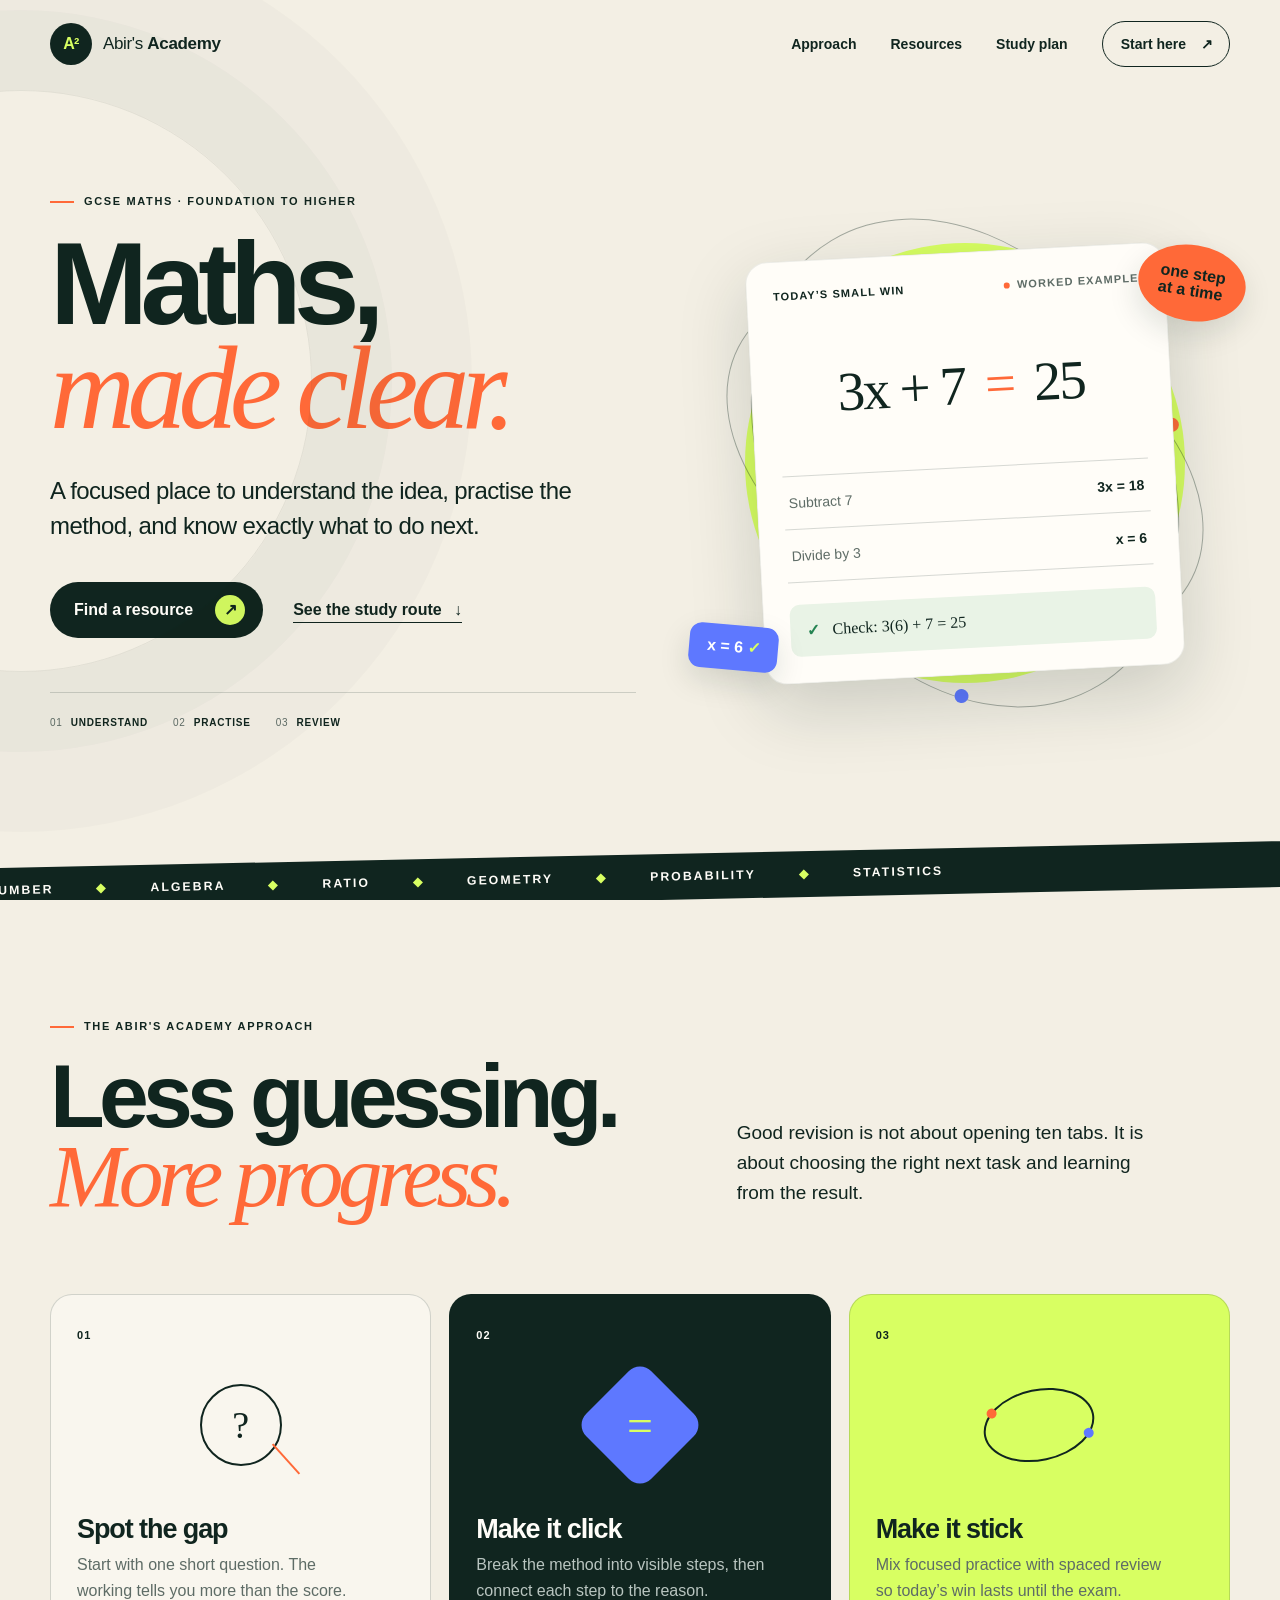
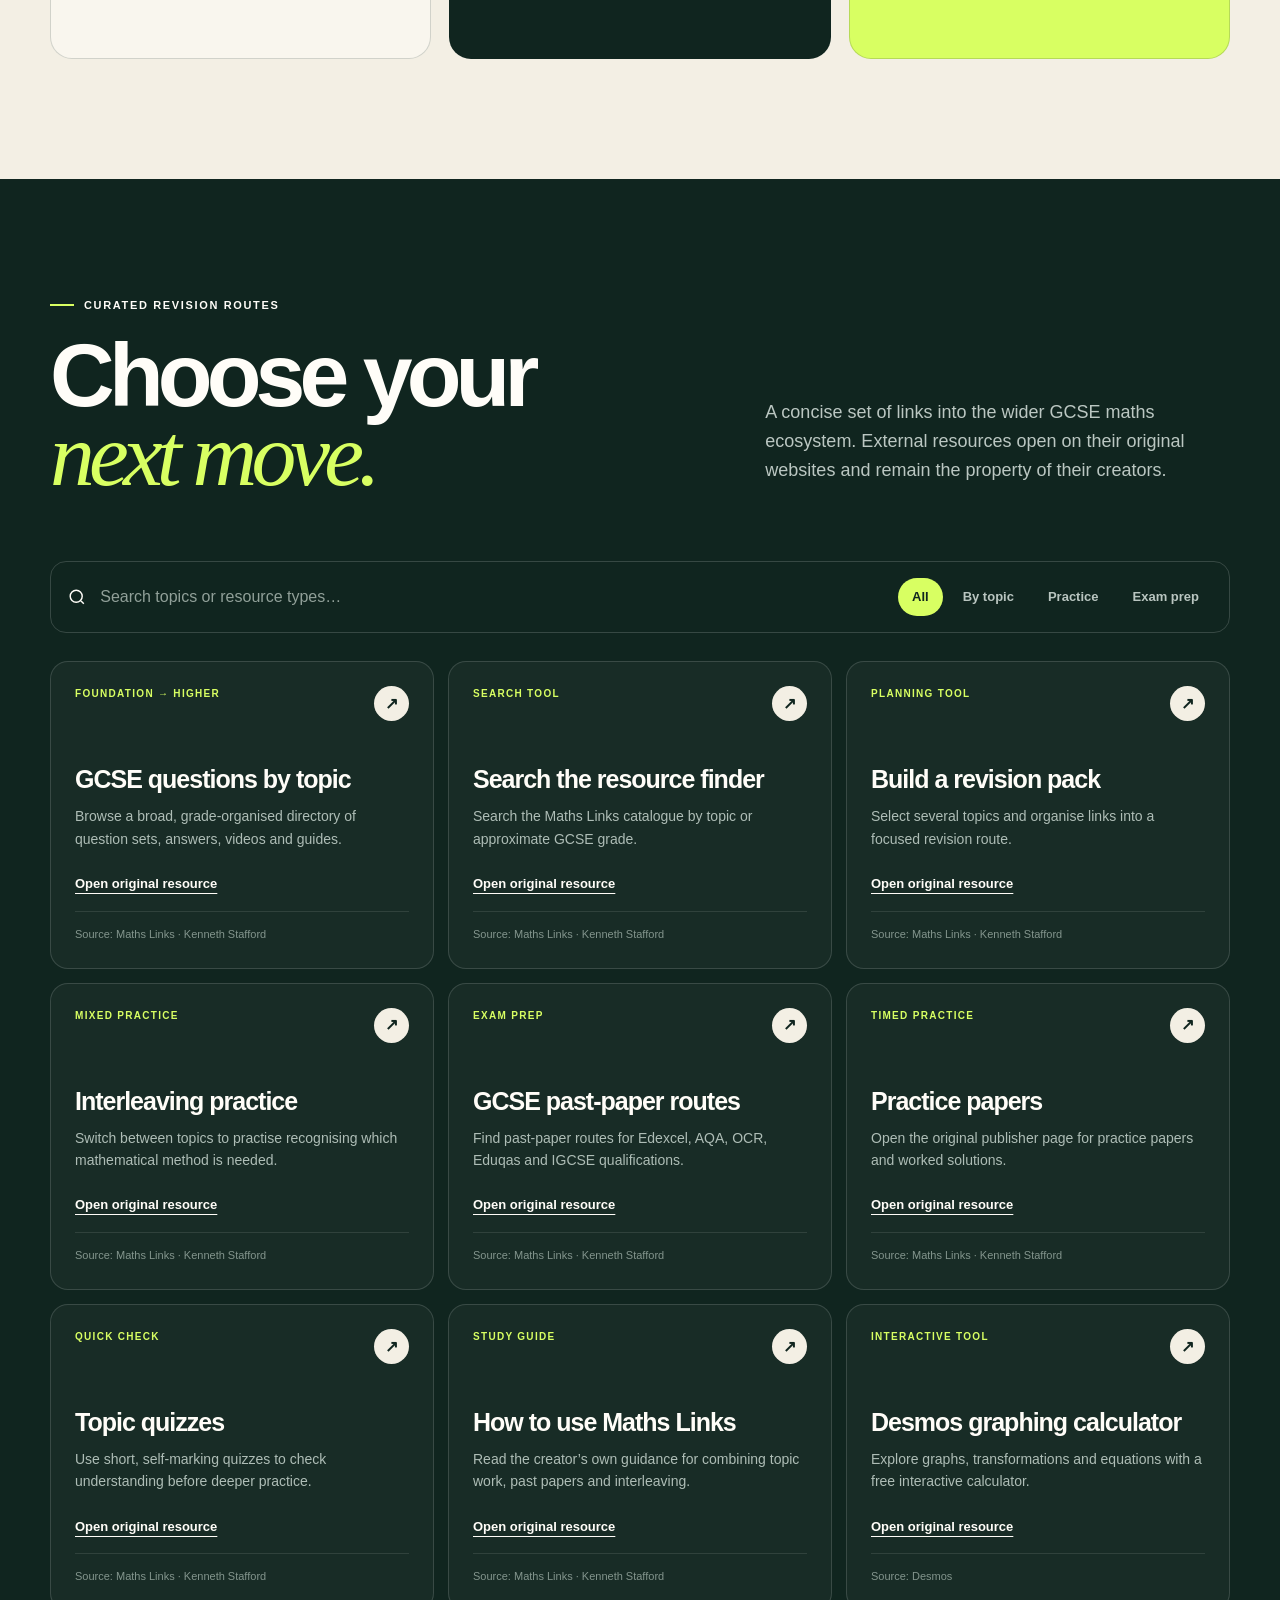
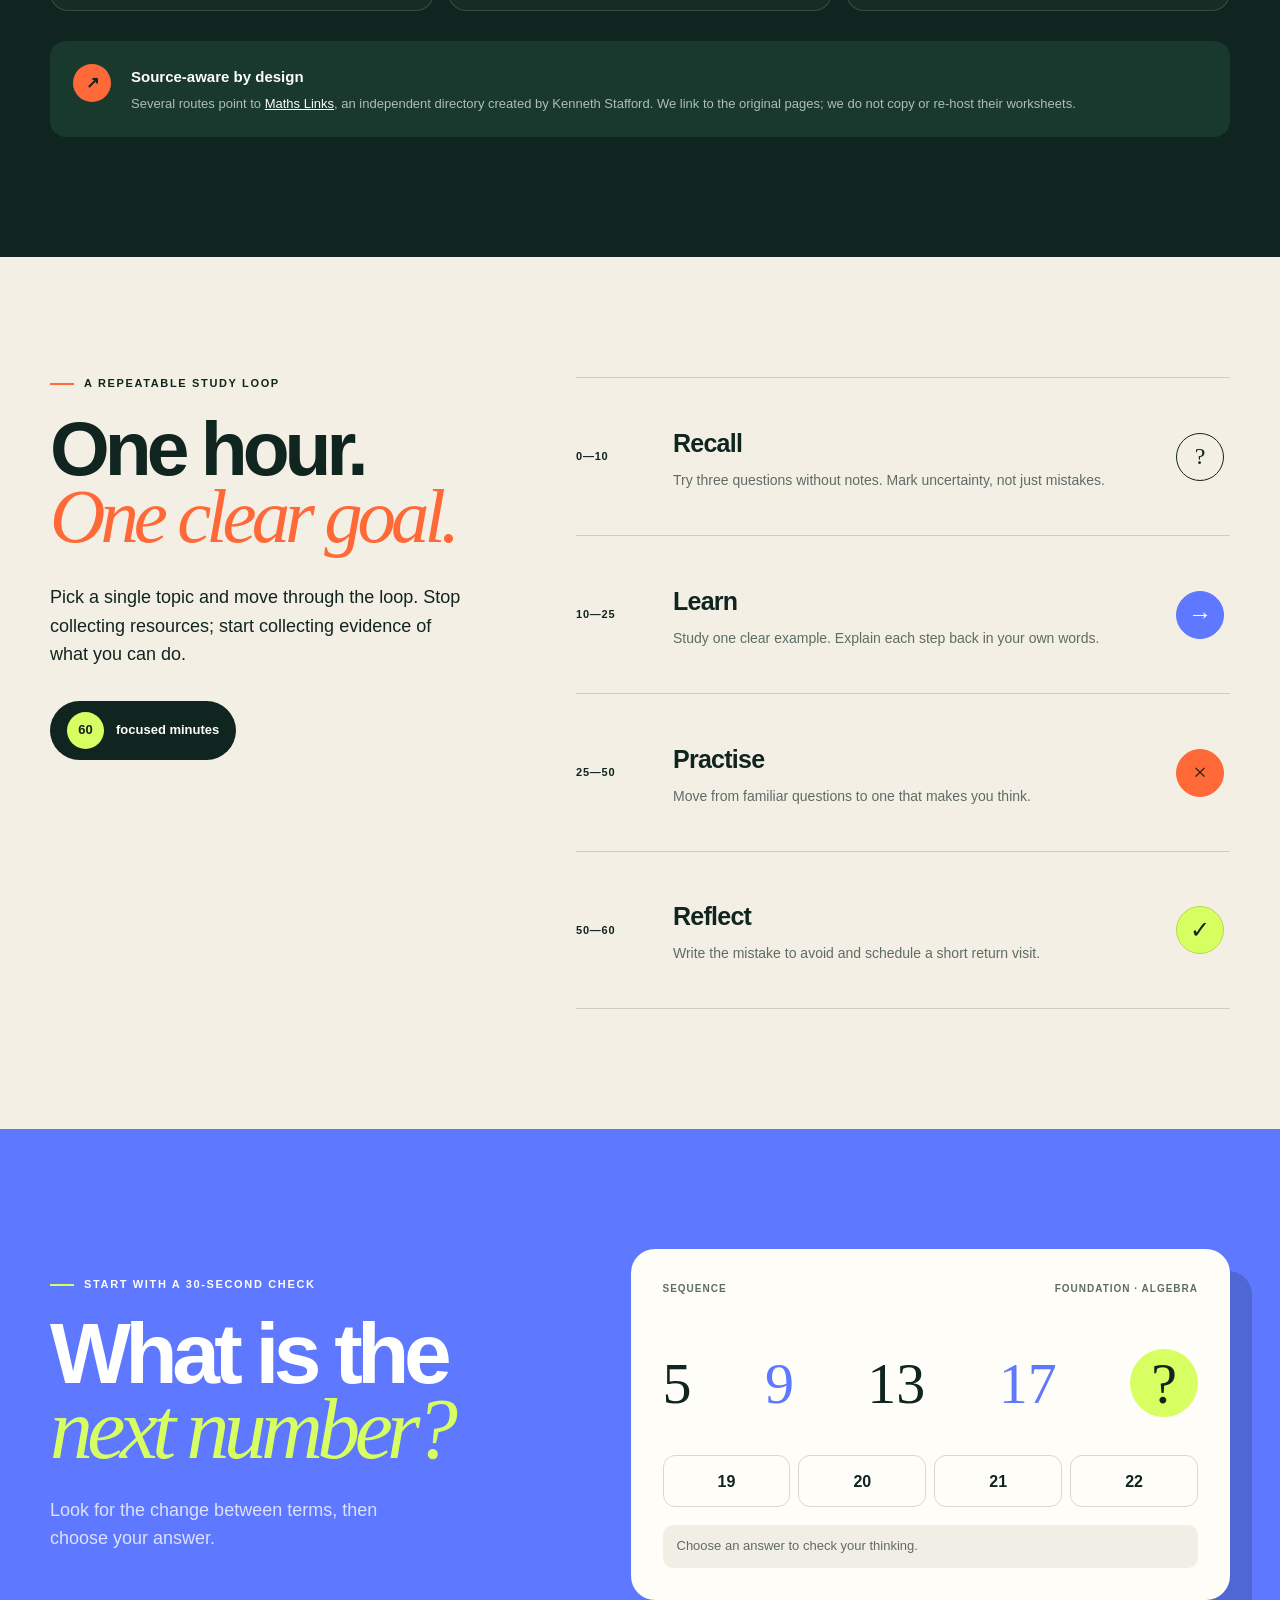
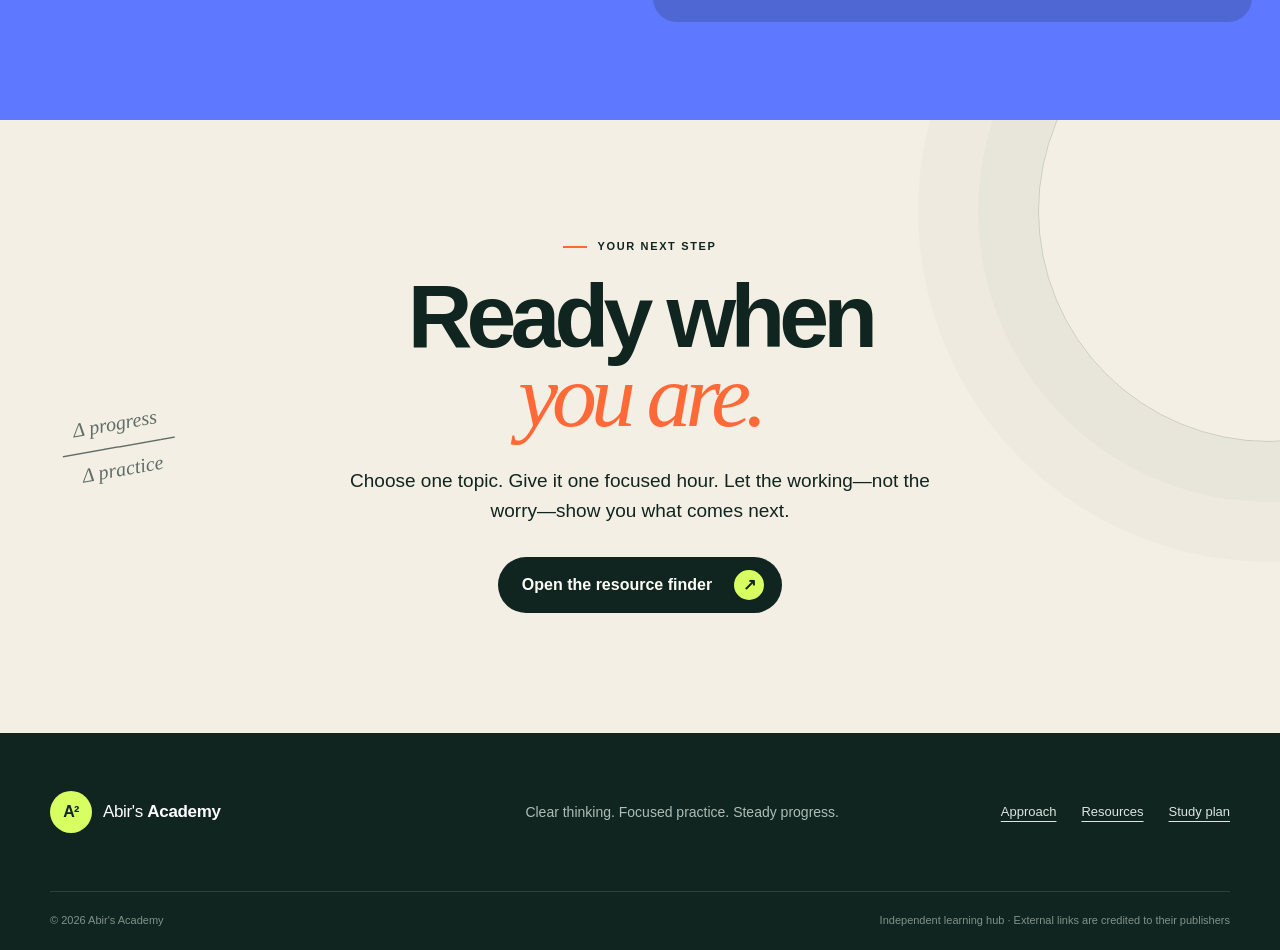
==== index.html @ a028542d "Launch Abir's Academy website" ====
<!doctype html>
<html lang="en-GB">
  <head>
    <meta charset="UTF-8" />
    <meta name="viewport" content="width=device-width, initial-scale=1.0" />
    <meta
      name="description"
      content="Abir's Academy is a calm, focused GCSE maths learning hub with clear study routes and carefully credited revision resources."
    />
    <meta name="theme-color" content="#10251f" />
    <meta property="og:title" content="Abir's Academy — Maths, made clear" />
    <meta
      property="og:description"
      content="Clear GCSE maths study routes, focused practice, and trusted external resources."
    />
    <meta property="og:type" content="website" />
    <meta property="og:url" content="https://abirsacademy.pages.dev/" />
    <link rel="canonical" href="https://abirsacademy.pages.dev/" />
    <link rel="icon" href="assets/favicon.svg" type="image/svg+xml" />
    <link rel="stylesheet" href="styles.css" />
    <title>Abir's Academy — Maths, made clear</title>
  </head>
  <body>
    <a class="skip-link" href="#main">Skip to content</a>

    <header class="site-header" data-header>
      <div class="nav-wrap shell">
        <a class="brand" href="#top" aria-label="Abir's Academy home">
          <span class="brand-mark" aria-hidden="true">A²</span>
          <span class="brand-name">Abir's <strong>Academy</strong></span>
        </a>

        <button
          class="menu-toggle"
          type="button"
          aria-expanded="false"
          aria-controls="site-nav"
          data-menu-toggle
        >
          <span></span><span></span><span></span>
          <span class="sr-only">Open navigation</span>
        </button>

        <nav id="site-nav" class="site-nav" aria-label="Primary navigation" data-nav>
          <a href="#approach">Approach</a>
          <a href="#resources">Resources</a>
          <a href="#study-plan">Study plan</a>
          <a class="nav-cta" href="#start">Start here <span aria-hidden="true">↗</span></a>
        </nav>
      </div>
    </header>

    <main id="main">
      <section class="hero" id="top">
        <div class="hero-grid shell">
          <div class="hero-copy reveal">
            <p class="eyebrow"><span></span> GCSE maths · Foundation to Higher</p>
            <h1>Maths,<br /><em>made clear.</em></h1>
            <p class="hero-lede">
              A focused place to understand the idea, practise the method, and know exactly
              what to do next.
            </p>
            <div class="hero-actions">
              <a class="button button-primary" href="#resources">Find a resource <span>↗</span></a>
              <a class="text-link" href="#study-plan">See the study route <span>↓</span></a>
            </div>
            <div class="hero-proof" aria-label="Learning principles">
              <span>01 <strong>Understand</strong></span>
              <span>02 <strong>Practise</strong></span>
              <span>03 <strong>Review</strong></span>
            </div>
          </div>

          <div class="hero-visual reveal" aria-label="A worked algebra problem">
            <div class="orbit orbit-one"></div>
            <div class="orbit orbit-two"></div>
            <div class="math-card">
              <div class="math-card-top">
                <span>Today’s small win</span>
                <span class="status-dot">worked example</span>
              </div>
              <div class="equation" aria-label="Solve three x plus seven equals twenty five">
                <span>3x + 7</span><span class="equals">=</span><span>25</span>
              </div>
              <ol class="working">
                <li><span>Subtract 7</span><strong>3x = 18</strong></li>
                <li><span>Divide by 3</span><strong>x = 6</strong></li>
              </ol>
              <div class="check-line"><span>✓</span> Check: 3(6) + 7 = 25</div>
            </div>
            <div class="floating-note note-one">one step<br />at a time</div>
            <div class="floating-note note-two">x = 6 <span>✓</span></div>
          </div>
        </div>
        <div class="hero-ticker" aria-hidden="true">
          <div>
            <span>NUMBER</span><i>◆</i><span>ALGEBRA</span><i>◆</i><span>RATIO</span><i>◆</i>
            <span>GEOMETRY</span><i>◆</i><span>PROBABILITY</span><i>◆</i><span>STATISTICS</span>
          </div>
        </div>
      </section>

      <section class="approach section shell" id="approach">
        <div class="section-heading reveal">
          <p class="eyebrow"><span></span> The Abir's Academy approach</p>
          <h2>Less guessing.<br /><em>More progress.</em></h2>
          <p>
            Good revision is not about opening ten tabs. It is about choosing the right next
            task and learning from the result.
          </p>
        </div>

        <div class="method-grid">
          <article class="method-card reveal">
            <span class="method-number">01</span>
            <div class="method-icon icon-diagnose" aria-hidden="true"><span></span></div>
            <h3>Spot the gap</h3>
            <p>Start with one short question. The working tells you more than the score.</p>
          </article>
          <article class="method-card reveal">
            <span class="method-number">02</span>
            <div class="method-icon icon-understand" aria-hidden="true"><span></span></div>
            <h3>Make it click</h3>
            <p>Break the method into visible steps, then connect each step to the reason.</p>
          </article>
          <article class="method-card reveal">
            <span class="method-number">03</span>
            <div class="method-icon icon-practise" aria-hidden="true"><span></span></div>
            <h3>Make it stick</h3>
            <p>Mix focused practice with spaced review so today’s win lasts until the exam.</p>
          </article>
        </div>
      </section>

      <section class="resources section" id="resources">
        <div class="shell">
          <div class="resources-heading reveal">
            <div>
              <p class="eyebrow eyebrow-light"><span></span> Curated revision routes</p>
              <h2>Choose your<br /><em>next move.</em></h2>
            </div>
            <p>
              A concise set of links into the wider GCSE maths ecosystem. External resources
              open on their original websites and remain the property of their creators.
            </p>
          </div>

          <div class="resource-controls reveal" aria-label="Filter resources">
            <label class="search-box">
              <span class="sr-only">Search resources</span>
              <svg viewBox="0 0 24 24" aria-hidden="true"><path d="m21 21-4.4-4.4m2.4-5.1a7.5 7.5 0 1 1-15 0 7.5 7.5 0 0 1 15 0Z" /></svg>
              <input type="search" placeholder="Search topics or resource types…" data-search />
            </label>
            <div class="filter-group" role="group" aria-label="Resource category">
              <button class="filter is-active" type="button" data-filter="all">All</button>
              <button class="filter" type="button" data-filter="topic">By topic</button>
              <button class="filter" type="button" data-filter="practice">Practice</button>
              <button class="filter" type="button" data-filter="exam">Exam prep</button>
            </div>
          </div>

          <div class="resource-grid" data-resource-grid aria-live="polite"></div>
          <p class="empty-state" data-empty hidden>No matching resources yet. Try a broader search.</p>

          <div class="credit-note reveal">
            <span class="credit-mark" aria-hidden="true">↗</span>
            <div>
              <strong>Source-aware by design</strong>
              <p>
                Several routes point to <a href="https://www.mathslinks.co.uk/" target="_blank" rel="noopener noreferrer">Maths Links</a>,
                an independent directory created by Kenneth Stafford. We link to the original
                pages; we do not copy or re-host their worksheets.
              </p>
            </div>
          </div>
        </div>
      </section>

      <section class="study section shell" id="study-plan">
        <div class="study-layout">
          <div class="study-intro reveal">
            <p class="eyebrow"><span></span> A repeatable study loop</p>
            <h2>One hour.<br /><em>One clear goal.</em></h2>
            <p>
              Pick a single topic and move through the loop. Stop collecting resources;
              start collecting evidence of what you can do.
            </p>
            <div class="time-chip"><span>60</span> focused minutes</div>
          </div>

          <ol class="timeline">
            <li class="reveal">
              <span class="time">0—10</span>
              <div><h3>Recall</h3><p>Try three questions without notes. Mark uncertainty, not just mistakes.</p></div>
              <span class="timeline-icon" aria-hidden="true">?</span>
            </li>
            <li class="reveal">
              <span class="time">10—25</span>
              <div><h3>Learn</h3><p>Study one clear example. Explain each step back in your own words.</p></div>
              <span class="timeline-icon" aria-hidden="true">→</span>
            </li>
            <li class="reveal">
              <span class="time">25—50</span>
              <div><h3>Practise</h3><p>Move from familiar questions to one that makes you think.</p></div>
              <span class="timeline-icon" aria-hidden="true">×</span>
            </li>
            <li class="reveal">
              <span class="time">50—60</span>
              <div><h3>Reflect</h3><p>Write the mistake to avoid and schedule a short return visit.</p></div>
              <span class="timeline-icon" aria-hidden="true">✓</span>
            </li>
          </ol>
        </div>
      </section>

      <section class="quick-check section" id="start">
        <div class="shell check-layout">
          <div class="check-copy reveal">
            <p class="eyebrow eyebrow-light"><span></span> Start with a 30-second check</p>
            <h2>What is the<br /><em>next number?</em></h2>
            <p>Look for the change between terms, then choose your answer.</p>
          </div>
          <div class="quiz-card reveal" data-quiz>
            <div class="quiz-meta"><span>Sequence</span><span>Foundation · Algebra</span></div>
            <p class="sequence" aria-label="Five, nine, thirteen, seventeen, what comes next?">
              5 <span>9</span> 13 <span>17</span> <strong>?</strong>
            </p>
            <div class="answers" role="group" aria-label="Choose an answer">
              <button type="button" data-answer="19">19</button>
              <button type="button" data-answer="20">20</button>
              <button type="button" data-answer="21">21</button>
              <button type="button" data-answer="22">22</button>
            </div>
            <div class="feedback" data-feedback aria-live="polite">
              <span>Choose an answer to check your thinking.</span>
            </div>
          </div>
        </div>
      </section>

      <section class="closing section">
        <div class="closing-inner shell reveal">
          <p class="eyebrow"><span></span> Your next step</p>
          <h2>Ready when<br /><em>you are.</em></h2>
          <p>Choose one topic. Give it one focused hour. Let the working—not the worry—show you what comes next.</p>
          <a class="button button-primary" href="#resources">Open the resource finder <span>↗</span></a>
          <span class="closing-formula" aria-hidden="true">Δ progress<br />────────<br />Δ practice</span>
        </div>
      </section>
    </main>

    <footer class="site-footer">
      <div class="footer-top shell">
        <a class="brand brand-footer" href="#top">
          <span class="brand-mark">A²</span>
          <span class="brand-name">Abir's <strong>Academy</strong></span>
        </a>
        <p>Clear thinking. Focused practice. Steady progress.</p>
        <nav aria-label="Footer navigation">
          <a href="#approach">Approach</a>
          <a href="#resources">Resources</a>
          <a href="#study-plan">Study plan</a>
        </nav>
      </div>
      <div class="footer-bottom shell">
        <span>© <span data-year></span> Abir's Academy</span>
        <span>Independent learning hub · External links are credited to their publishers</span>
      </div>
    </footer>

    <script src="app.js" defer></script>
  </body>
</html>
---- styles.css ----
:root {
  --ink: #10251f;
  --ink-2: #183c31;
  --paper: #f3efe4;
  --paper-2: #ebe4d5;
  --white: #fffdf8;
  --lime: #d8ff62;
  --lime-deep: #b6db45;
  --orange: #ff6938;
  --blue: #5e78ff;
  --muted: #5e6c66;
  --line: rgba(16, 37, 31, 0.17);
  --shadow: 0 24px 70px rgba(16, 37, 31, 0.18);
  --radius: 22px;
  --shell: min(1180px, calc(100% - 40px));
}

* { box-sizing: border-box; }
html { scroll-behavior: smooth; }
body {
  margin: 0;
  color: var(--ink);
  background: var(--paper);
  font-family: "Segoe UI Variable", "Segoe UI", Helvetica, Arial, sans-serif;
  font-size: 16px;
  line-height: 1.6;
  -webkit-font-smoothing: antialiased;
}

body.menu-open { overflow: hidden; }
a { color: inherit; }
button, input { font: inherit; }
button { color: inherit; }
img, svg { display: block; max-width: 100%; }

.shell { width: var(--shell); margin-inline: auto; }
.section { padding-block: 120px; }
.sr-only {
  position: absolute; width: 1px; height: 1px; padding: 0; margin: -1px;
  overflow: hidden; clip: rect(0, 0, 0, 0); white-space: nowrap; border: 0;
}
.skip-link {
  position: fixed; left: 16px; top: -60px; z-index: 1000; padding: 12px 18px;
  border-radius: 12px; background: var(--lime); color: var(--ink); font-weight: 800;
}
.skip-link:focus { top: 16px; }

.site-header {
  position: fixed; inset: 0 0 auto; z-index: 100; transition: background .25s, box-shadow .25s;
}
.site-header.is-scrolled {
  background: rgba(243, 239, 228, .9); box-shadow: 0 1px 0 var(--line);
  backdrop-filter: blur(18px);
}
.nav-wrap { height: 88px; display: flex; align-items: center; justify-content: space-between; }
.brand { display: inline-flex; align-items: center; gap: 11px; text-decoration: none; }
.brand-mark {
  width: 42px; height: 42px; display: grid; place-items: center; border-radius: 50%;
  background: var(--ink); color: var(--lime); font-weight: 900; letter-spacing: -.05em;
}
.brand-name { font-size: 17px; letter-spacing: -.02em; }
.brand-name strong { font-weight: 800; }
.site-nav { display: flex; align-items: center; gap: 34px; }
.site-nav a { text-decoration: none; font-size: 14px; font-weight: 700; }
.site-nav a:not(.nav-cta):hover { text-decoration: underline; text-underline-offset: 6px; }
.nav-cta {
  display: inline-flex; gap: 15px; align-items: center; padding: 11px 16px 11px 18px;
  border: 1px solid var(--ink); border-radius: 100px; transition: background .2s, color .2s;
}
.nav-cta:hover { background: var(--ink); color: var(--white); }
.menu-toggle { display: none; border: 0; background: transparent; padding: 8px; }

.hero { min-height: 100vh; padding-top: 88px; overflow: hidden; position: relative; }
.hero::before {
  content: ""; position: absolute; width: 580px; height: 580px; border-radius: 50%;
  left: -270px; top: 90px; border: 1px solid rgba(16, 37, 31, .08);
  box-shadow: 0 0 0 80px rgba(16, 37, 31, .025), 0 0 0 160px rgba(16, 37, 31, .018);
}
.hero-grid {
  min-height: calc(100vh - 128px); padding-block: 70px 92px; display: grid;
  grid-template-columns: 1.05fr .95fr; gap: 64px; align-items: center;
}
.eyebrow {
  margin: 0 0 24px; display: flex; align-items: center; gap: 10px; font-size: 11px;
  line-height: 1.2; letter-spacing: .15em; text-transform: uppercase; font-weight: 800;
}
.eyebrow > span { width: 24px; height: 2px; background: var(--orange); }
.eyebrow-light { color: var(--white); }
.eyebrow-light > span { background: var(--lime); }
h1, h2 { margin: 0; font-weight: 800; letter-spacing: -.065em; line-height: .88; }
h1 { font-size: clamp(74px, 9.2vw, 142px); }
h2 { font-size: clamp(58px, 7vw, 96px); }
h1 em, h2 em { color: var(--orange); font-family: Georgia, "Times New Roman", serif; font-weight: 400; }
.hero-lede { max-width: 550px; margin: 34px 0 0; font-size: clamp(19px, 2vw, 24px); line-height: 1.45; letter-spacing: -.025em; }
.hero-actions { display: flex; align-items: center; gap: 30px; margin-top: 38px; }
.button {
  display: inline-flex; align-items: center; justify-content: center; gap: 22px; min-height: 54px;
  padding: 13px 18px 13px 24px; border-radius: 100px; text-decoration: none; font-weight: 800;
}
.button span { width: 30px; height: 30px; border-radius: 50%; display: grid; place-items: center; }
.button-primary { background: var(--ink); color: var(--white); transition: transform .2s, background .2s; }
.button-primary span { background: var(--lime); color: var(--ink); }
.button-primary:hover { transform: translateY(-2px); background: var(--ink-2); }
.text-link { font-weight: 800; text-decoration: none; border-bottom: 1px solid var(--ink); }
.text-link span { margin-left: 8px; }
.hero-proof { display: flex; gap: 25px; margin-top: 54px; padding-top: 22px; border-top: 1px solid var(--line); }
.hero-proof span { display: flex; gap: 8px; font-size: 10px; color: var(--muted); letter-spacing: .08em; }
.hero-proof strong { color: var(--ink); text-transform: uppercase; }

.hero-visual { min-height: 560px; display: grid; place-items: center; position: relative; isolation: isolate; }
.hero-visual::before {
  content: ""; position: absolute; width: 440px; height: 440px; border-radius: 50%; z-index: -3;
  background: var(--lime);
}
.orbit { position: absolute; border: 1px solid rgba(16, 37, 31, .35); border-radius: 50%; z-index: -2; }
.orbit::after { content: ""; position: absolute; width: 14px; height: 14px; border-radius: 50%; background: var(--orange); }
.orbit-one { width: 510px; height: 320px; transform: rotate(27deg); }
.orbit-one::after { top: 24px; right: 80px; }
.orbit-two { width: 390px; height: 520px; transform: rotate(-31deg); }
.orbit-two::after { bottom: 54px; left: 64px; background: var(--blue); }
.math-card {
  width: min(420px, 85%); padding: 26px; border-radius: var(--radius); background: var(--white);
  box-shadow: var(--shadow); transform: rotate(-3deg); border: 1px solid rgba(16, 37, 31, .08);
}
.math-card-top { display: flex; justify-content: space-between; gap: 20px; font-size: 11px; font-weight: 800; text-transform: uppercase; letter-spacing: .1em; }
.status-dot { color: var(--muted); }
.status-dot::before { content: ""; display: inline-block; width: 6px; height: 6px; margin-right: 7px; border-radius: 50%; background: var(--orange); }
.equation { padding: 45px 10px 37px; display: flex; justify-content: center; align-items: center; gap: 20px; font-family: Georgia, serif; font-size: clamp(34px, 5vw, 55px); letter-spacing: -.04em; }
.equation .equals { color: var(--orange); font-family: inherit; }
.working { list-style: none; margin: 0; padding: 0; border-top: 1px solid var(--line); }
.working li { display: flex; justify-content: space-between; padding: 15px 5px; border-bottom: 1px solid var(--line); font-size: 14px; }
.working li span { color: var(--muted); }
.check-line { margin-top: 22px; padding: 13px 16px; border-radius: 10px; background: #e9f3e6; font-family: Georgia, serif; }
.check-line span { color: #258352; font-family: sans-serif; font-weight: 900; margin-right: 9px; }
.floating-note { position: absolute; z-index: 3; font-weight: 800; line-height: 1.05; box-shadow: 0 12px 30px rgba(16,37,31,.13); }
.note-one { top: 11%; right: -3%; padding: 21px; border-radius: 50%; background: var(--orange); color: var(--ink); transform: rotate(9deg); }
.note-two { bottom: 13%; left: -2%; padding: 14px 18px; border-radius: 12px; background: var(--blue); color: white; transform: rotate(5deg); }
.note-two span { color: var(--lime); }
.hero-ticker { position: absolute; inset: auto 0 0; overflow: hidden; padding: 13px 0; background: var(--ink); color: var(--white); transform: rotate(-1.2deg) scale(1.02); }
.hero-ticker div { display: flex; width: max-content; gap: 42px; align-items: center; white-space: nowrap; animation: ticker 28s linear infinite; font-size: 12px; font-weight: 900; letter-spacing: .17em; }
.hero-ticker i { color: var(--lime); font-style: normal; }
@keyframes ticker { to { transform: translateX(-25%); } }

.section-heading { display: grid; grid-template-columns: 1fr .8fr; column-gap: 70px; align-items: end; }
.section-heading .eyebrow { grid-column: 1 / -1; }
.section-heading > p:last-child { margin: 0 0 7px; max-width: 430px; font-size: 19px; }
.method-grid { margin-top: 78px; display: grid; grid-template-columns: repeat(3, 1fr); gap: 18px; }
.method-card { position: relative; min-height: 365px; padding: 26px; border: 1px solid var(--line); border-radius: var(--radius); background: rgba(255, 253, 248, .48); }
.method-card:nth-child(2) { background: var(--ink); color: var(--white); transform: translateY(25px); }
.method-card:nth-child(3) { background: var(--lime); }
.method-number { font-size: 11px; font-weight: 900; letter-spacing: .1em; }
.method-icon { height: 158px; display: grid; place-items: center; }
.icon-diagnose span { width: 82px; height: 82px; border: 2px solid var(--ink); border-radius: 50%; position: relative; }
.icon-diagnose span::before { content: ""; position: absolute; width: 40px; height: 2px; background: var(--orange); right: -26px; bottom: 4px; transform: rotate(48deg); }
.icon-diagnose span::after { content: "?"; position: absolute; inset: 0; display: grid; place-items: center; font: 38px Georgia, serif; }
.icon-understand span { width: 92px; height: 92px; border-radius: 16px; background: var(--blue); transform: rotate(45deg); position: relative; }
.icon-understand span::after { content: "="; position: absolute; inset: 0; display: grid; place-items: center; color: var(--lime); font: 46px Georgia, serif; transform: rotate(-45deg); }
.icon-practise span { width: 112px; height: 72px; border: 2px solid var(--ink); border-radius: 50%; position: relative; transform: rotate(-12deg); }
.icon-practise span::before, .icon-practise span::after { content: ""; position: absolute; width: 10px; height: 10px; border-radius: 50%; background: var(--orange); }
.icon-practise span::before { left: 5px; top: 8px; }
.icon-practise span::after { right: 2px; bottom: 11px; background: var(--blue); }
.method-card h3 { margin: 12px 0 9px; font-size: 27px; line-height: 1; letter-spacing: -.04em; }
.method-card p { margin: 0; max-width: 290px; color: var(--muted); }
.method-card:nth-child(2) p { color: #b9c5c0; }

.resources { background: var(--ink); color: var(--white); }
.resources-heading { display: grid; grid-template-columns: 1fr .72fr; gap: 70px; align-items: end; }
.resources-heading h2 em { color: var(--lime); }
.resources-heading > p { margin: 0 0 10px; color: #bbc7c2; font-size: 18px; }
.resource-controls { display: flex; justify-content: space-between; gap: 24px; margin-top: 66px; padding: 16px; border: 1px solid rgba(255,255,255,.16); border-radius: 16px; }
.search-box { flex: 1; display: flex; align-items: center; gap: 12px; }
.search-box svg { width: 20px; fill: none; stroke: currentColor; stroke-width: 1.8; }
.search-box input { width: 100%; border: 0; outline: 0; background: transparent; color: var(--white); }
.search-box input::placeholder { color: #91a099; }
.filter-group { display: flex; gap: 6px; }
.filter { padding: 9px 14px; border: 0; border-radius: 100px; background: transparent; color: #b9c5c0; cursor: pointer; font-size: 13px; font-weight: 800; }
.filter:hover, .filter.is-active { background: var(--lime); color: var(--ink); }
.resource-grid { margin-top: 28px; display: grid; grid-template-columns: repeat(3, 1fr); gap: 14px; }
.resource-card { min-height: 300px; padding: 24px; display: flex; flex-direction: column; border: 1px solid rgba(255,255,255,.14); border-radius: 18px; background: rgba(255,255,255,.035); transition: transform .2s, background .2s; }
.resource-card:hover { transform: translateY(-4px); background: rgba(255,255,255,.075); }
.resource-card-top { display: flex; justify-content: space-between; gap: 14px; }
.resource-tag { color: var(--lime); font-size: 10px; text-transform: uppercase; letter-spacing: .13em; font-weight: 900; }
.resource-arrow { width: 35px; height: 35px; display: grid; place-items: center; border-radius: 50%; background: var(--paper); color: var(--ink); font-weight: 900; }
.resource-card h3 { margin: 45px 0 12px; font-size: 25px; line-height: 1.08; letter-spacing: -.04em; }
.resource-card p { margin: 0; color: #aebdb6; font-size: 14px; }
.resource-card a { margin-top: auto; padding-top: 24px; font-weight: 800; font-size: 13px; text-underline-offset: 5px; }
.resource-source { margin-top: 16px; padding-top: 14px; border-top: 1px solid rgba(255,255,255,.1); color: #83958d; font-size: 11px; }
.empty-state { padding: 36px; text-align: center; color: #aebdb6; }
.credit-note { margin-top: 30px; display: flex; gap: 20px; padding: 23px; border-radius: 16px; background: #19392f; }
.credit-mark { flex: 0 0 auto; width: 38px; height: 38px; display: grid; place-items: center; border-radius: 50%; background: var(--orange); color: var(--ink); font-weight: 900; }
.credit-note strong { font-size: 15px; }
.credit-note p { margin: 4px 0 0; color: #aebdb6; font-size: 13px; }
.credit-note a { color: var(--white); }

.study-layout { display: grid; grid-template-columns: .8fr 1.2fr; gap: 90px; align-items: start; }
.study-intro { position: sticky; top: 125px; }
.study-intro h2 { font-size: clamp(56px, 6vw, 88px); }
.study-intro p:not(.eyebrow) { max-width: 420px; margin: 32px 0; font-size: 18px; }
.time-chip { width: fit-content; display: flex; align-items: center; gap: 12px; padding: 11px 17px; border-radius: 100px; background: var(--ink); color: var(--white); font-size: 13px; font-weight: 800; }
.time-chip span { width: 37px; height: 37px; display: grid; place-items: center; border-radius: 50%; background: var(--lime); color: var(--ink); }
.timeline { list-style: none; margin: 0; padding: 0; }
.timeline li { display: grid; grid-template-columns: 75px 1fr 54px; gap: 22px; align-items: center; min-height: 158px; border-top: 1px solid var(--line); }
.timeline li:last-child { border-bottom: 1px solid var(--line); }
.timeline .time { font-size: 11px; font-weight: 900; letter-spacing: .07em; }
.timeline h3 { margin: 0 0 6px; font-size: 25px; letter-spacing: -.03em; }
.timeline p { margin: 0; color: var(--muted); font-size: 14px; }
.timeline-icon { width: 48px; height: 48px; display: grid; place-items: center; border: 1px solid var(--ink); border-radius: 50%; font: 24px Georgia, serif; }
.timeline li:nth-child(2) .timeline-icon { background: var(--blue); color: white; border-color: var(--blue); }
.timeline li:nth-child(3) .timeline-icon { background: var(--orange); border-color: var(--orange); }
.timeline li:nth-child(4) .timeline-icon { background: var(--lime); border-color: var(--lime-deep); }

.quick-check { background: var(--blue); color: white; overflow: hidden; }
.check-layout { display: grid; grid-template-columns: .9fr 1.1fr; gap: 90px; align-items: center; }
.check-copy h2 { font-size: clamp(58px, 6.7vw, 92px); }
.check-copy h2 em { color: var(--lime); }
.check-copy > p:last-child { max-width: 390px; margin-top: 28px; color: #dce1ff; font-size: 18px; }
.quiz-card { padding: 32px; border-radius: 24px; background: var(--white); color: var(--ink); box-shadow: 22px 22px 0 rgba(16,37,31,.2); transform: rotate(1deg); }
.quiz-meta { display: flex; justify-content: space-between; color: var(--muted); font-size: 10px; text-transform: uppercase; letter-spacing: .1em; font-weight: 800; }
.sequence { display: flex; justify-content: space-between; align-items: center; margin: 52px 0 38px; font: clamp(34px, 5vw, 58px) Georgia, serif; }
.sequence span { color: var(--blue); }
.sequence strong { width: 68px; height: 68px; display: grid; place-items: center; border-radius: 50%; background: var(--lime); font-weight: 400; }
.answers { display: grid; grid-template-columns: repeat(4, 1fr); gap: 8px; }
.answers button { min-height: 52px; border: 1px solid var(--line); border-radius: 12px; background: transparent; cursor: pointer; font-weight: 800; transition: background .2s, color .2s, border .2s; }
.answers button:hover, .answers button:focus-visible { border-color: var(--blue); background: #eef0ff; }
.answers button.is-correct { background: #dff1c2; border-color: #97ba59; }
.answers button.is-wrong { background: #ffe0d7; border-color: var(--orange); }
.feedback { min-height: 42px; margin-top: 18px; padding: 11px 14px; border-radius: 10px; background: #f1eee5; color: var(--muted); font-size: 13px; }
.feedback strong { color: var(--ink); }

.closing { position: relative; overflow: hidden; text-align: center; }
.closing::before { content: ""; position: absolute; width: 460px; height: 460px; right: -220px; top: -140px; border: 1px solid var(--line); border-radius: 50%; box-shadow: 0 0 0 60px rgba(16,37,31,.025), 0 0 0 120px rgba(16,37,31,.018); }
.closing-inner { position: relative; display: flex; flex-direction: column; align-items: center; }
.closing .eyebrow { justify-content: center; }
.closing p:not(.eyebrow) { max-width: 610px; margin: 30px auto; font-size: 19px; }
.closing-formula { position: absolute; left: 1%; top: 46%; font: italic 20px Georgia, serif; transform: rotate(-10deg); color: var(--muted); }

.site-footer { background: var(--ink); color: white; }
.footer-top { padding-block: 54px; display: grid; grid-template-columns: 1fr 1fr auto; align-items: center; gap: 36px; }
.brand-footer .brand-mark { background: var(--lime); color: var(--ink); }
.footer-top p { color: #aebdb6; font-size: 14px; }
.footer-top nav { display: flex; gap: 25px; }
.footer-top nav a { color: #dce5e1; font-size: 13px; text-underline-offset: 5px; }
.footer-bottom { padding-block: 20px; display: flex; justify-content: space-between; gap: 20px; border-top: 1px solid rgba(255,255,255,.12); color: #81928a; font-size: 11px; }

.reveal { opacity: 0; transform: translateY(24px); transition: opacity .65s ease, transform .65s ease; }
.reveal.is-visible { opacity: 1; transform: none; }

@media (max-width: 920px) {
  :root { --shell: min(100% - 30px, 720px); }
  .section { padding-block: 88px; }
  .menu-toggle { display: grid; gap: 5px; width: 42px; height: 42px; place-content: center; cursor: pointer; }
  .menu-toggle > span:not(.sr-only) { width: 22px; height: 2px; background: var(--ink); transition: transform .2s, opacity .2s; }
  .menu-toggle[aria-expanded="true"] > span:nth-child(1) { transform: translateY(7px) rotate(45deg); }
  .menu-toggle[aria-expanded="true"] > span:nth-child(2) { opacity: 0; }
  .menu-toggle[aria-expanded="true"] > span:nth-child(3) { transform: translateY(-7px) rotate(-45deg); }
  .site-nav { position: fixed; inset: 88px 0 0; display: none; padding: 48px 30px; background: var(--paper); flex-direction: column; align-items: flex-start; }
  .site-nav.is-open { display: flex; }
  .site-nav a { font-size: 28px; }
  .nav-cta { font-size: 18px !important; }
  .hero-grid, .section-heading, .resources-heading, .study-layout, .check-layout { grid-template-columns: 1fr; }
  .hero-grid { padding-top: 50px; gap: 30px; }
  .hero-copy { z-index: 2; }
  .hero-visual { min-height: 490px; }
  .hero-visual::before { width: 370px; height: 370px; }
  .orbit-one { width: 430px; height: 280px; }
  .orbit-two { width: 330px; height: 450px; }
  .section-heading > p:last-child { margin-top: 32px; }
  .method-grid { grid-template-columns: 1fr; }
  .method-card, .method-card:nth-child(2) { min-height: 310px; transform: none; }
  .resources-heading > p { max-width: 550px; }
  .resource-controls { flex-direction: column; }
  .resource-grid { grid-template-columns: repeat(2, 1fr); }
  .study-layout, .check-layout { gap: 60px; }
  .study-intro { position: static; }
  .footer-top { grid-template-columns: 1fr; }
  .footer-top nav { flex-wrap: wrap; }
}

@media (max-width: 600px) {
  :root { --shell: calc(100% - 24px); }
  .section { padding-block: 72px; }
  .nav-wrap { height: 72px; }
  .site-nav { inset-block-start: 72px; }
  .hero { padding-top: 72px; }
  h1 { font-size: clamp(65px, 22vw, 88px); }
  h2 { font-size: clamp(52px, 17vw, 72px); }
  .hero-grid { padding-top: 38px; padding-bottom: 90px; }
  .hero-actions { align-items: flex-start; flex-direction: column; gap: 18px; }
  .hero-proof { gap: 13px; flex-wrap: wrap; }
  .hero-visual { min-height: 395px; }
  .hero-visual::before { width: 280px; height: 280px; }
  .orbit-one { width: 330px; height: 210px; }
  .orbit-two { width: 245px; height: 350px; }
  .math-card { padding: 18px; width: 88%; }
  .math-card-top { font-size: 8px; }
  .equation { padding: 28px 5px 24px; }
  .note-one { right: -1%; top: 3%; font-size: 12px; padding: 16px; }
  .note-two { bottom: 4%; left: 0; font-size: 12px; }
  .method-grid { margin-top: 48px; }
  .resource-controls { padding: 12px; }
  .filter-group { overflow-x: auto; padding-bottom: 3px; }
  .filter { white-space: nowrap; }
  .resource-grid { grid-template-columns: 1fr; }
  .resource-card { min-height: 270px; }
  .timeline li { grid-template-columns: 58px 1fr; padding: 22px 0; }
  .timeline-icon { display: none; }
  .quiz-card { padding: 21px; box-shadow: 10px 12px 0 rgba(16,37,31,.2); }
  .sequence { margin: 38px 0 28px; font-size: 34px; }
  .sequence strong { width: 50px; height: 50px; }
  .answers { grid-template-columns: repeat(2, 1fr); }
  .closing-formula { display: none; }
  .footer-bottom { flex-direction: column; }
}

@media (prefers-reduced-motion: reduce) {
  html { scroll-behavior: auto; }
  *, *::before, *::after { animation-duration: .01ms !important; animation-iteration-count: 1 !important; transition-duration: .01ms !important; }
  .reveal { opacity: 1; transform: none; }
}
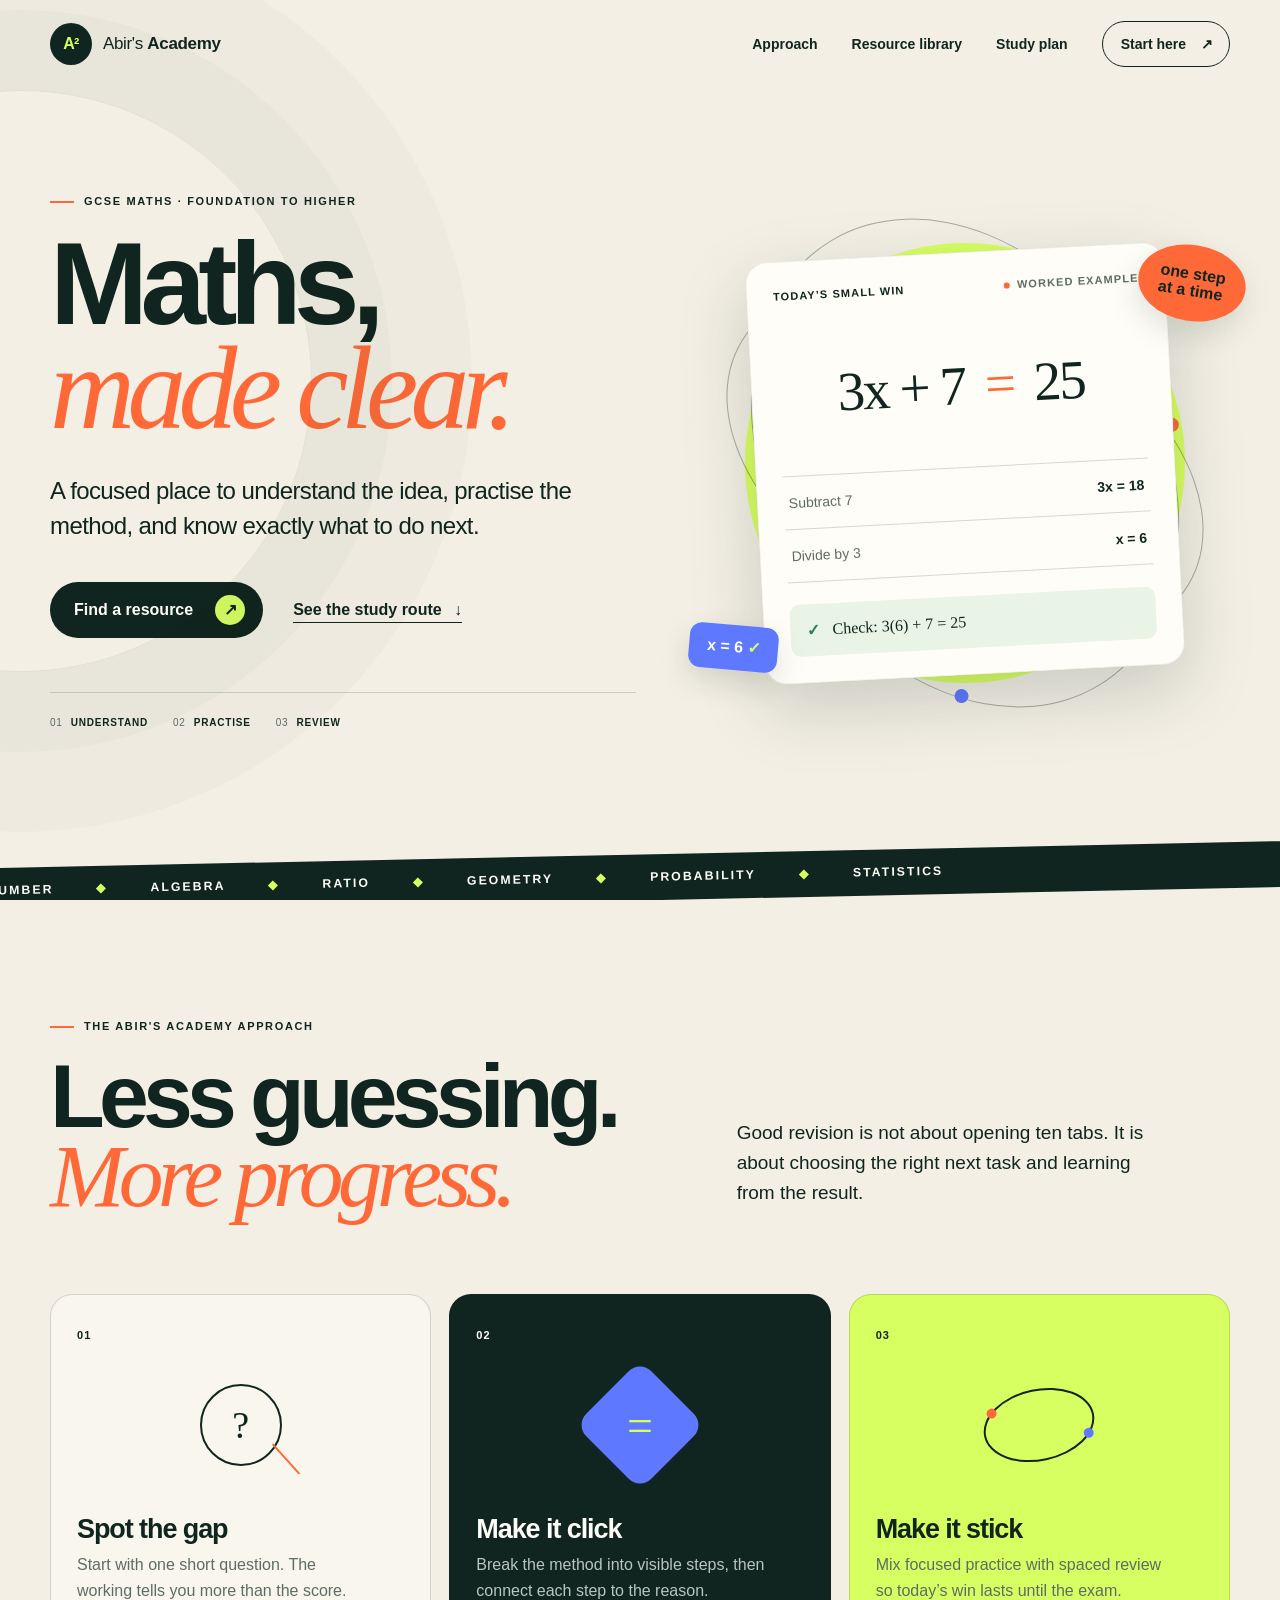
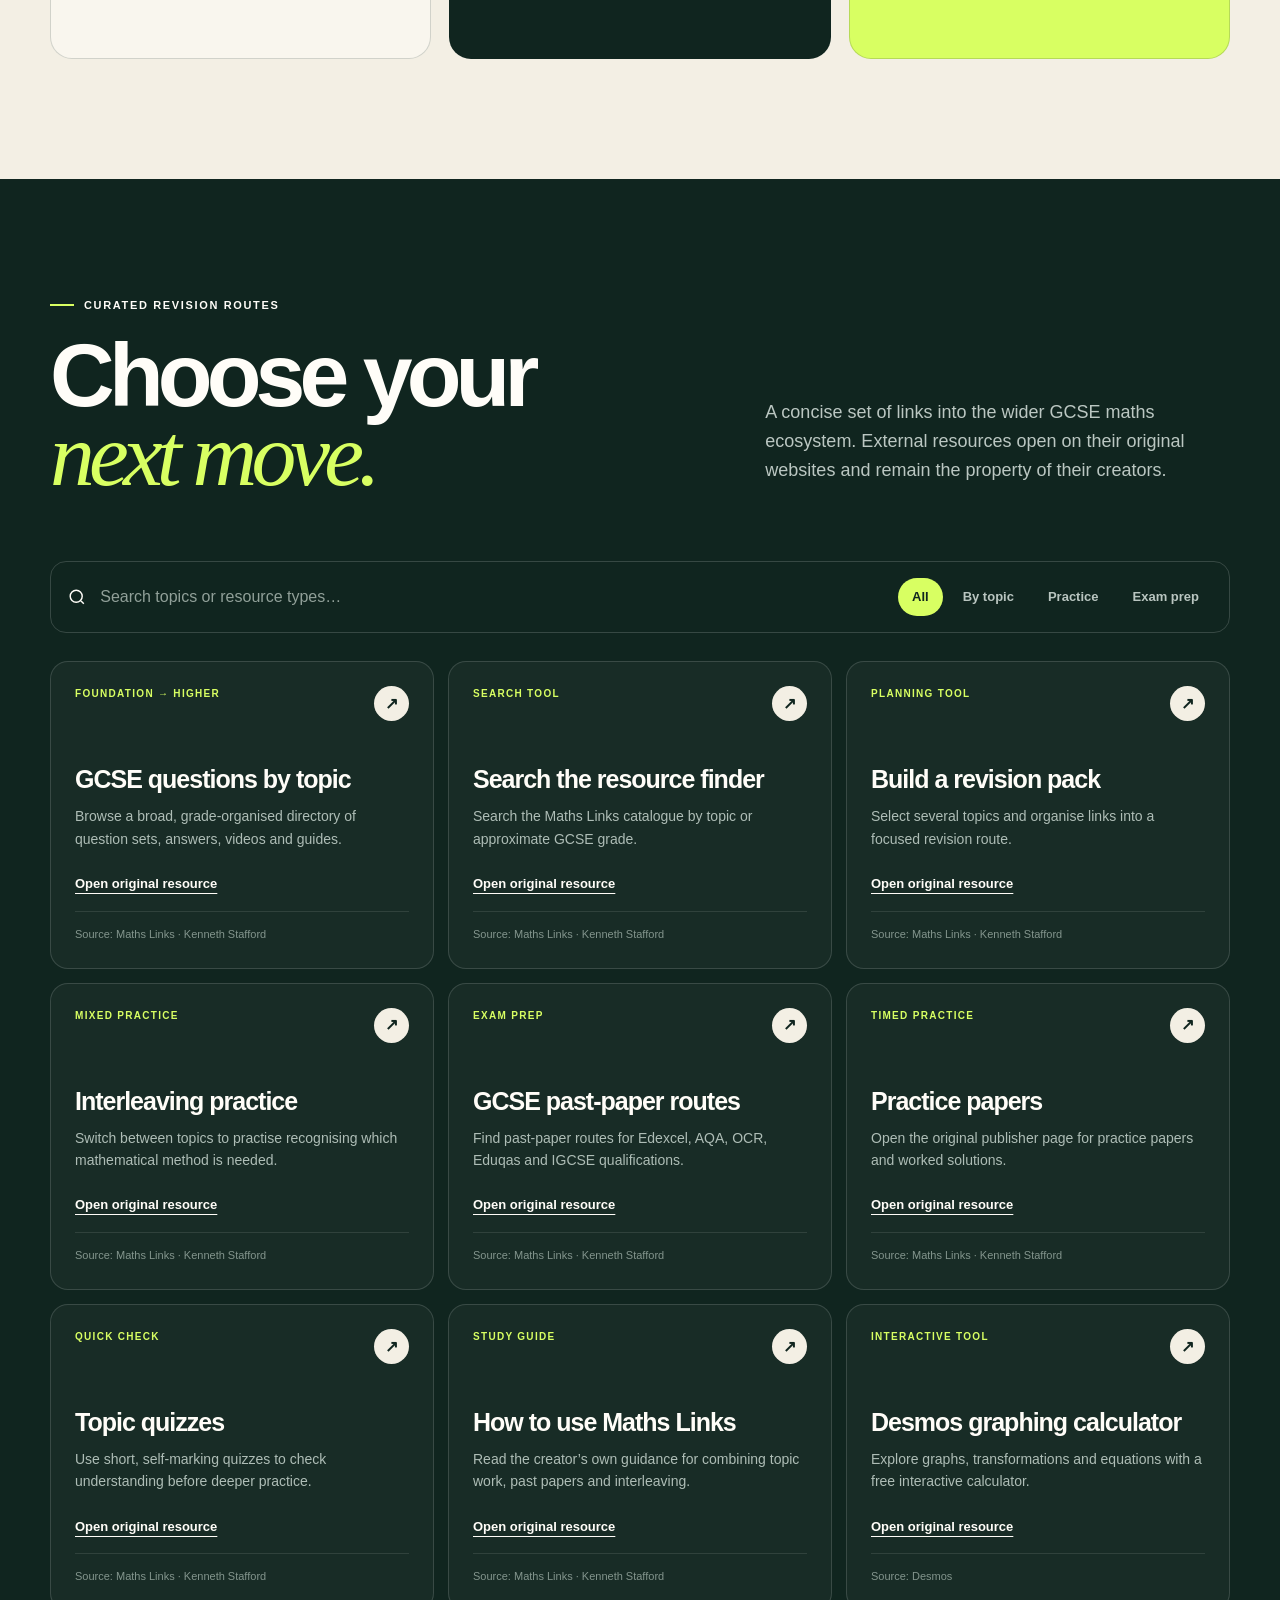
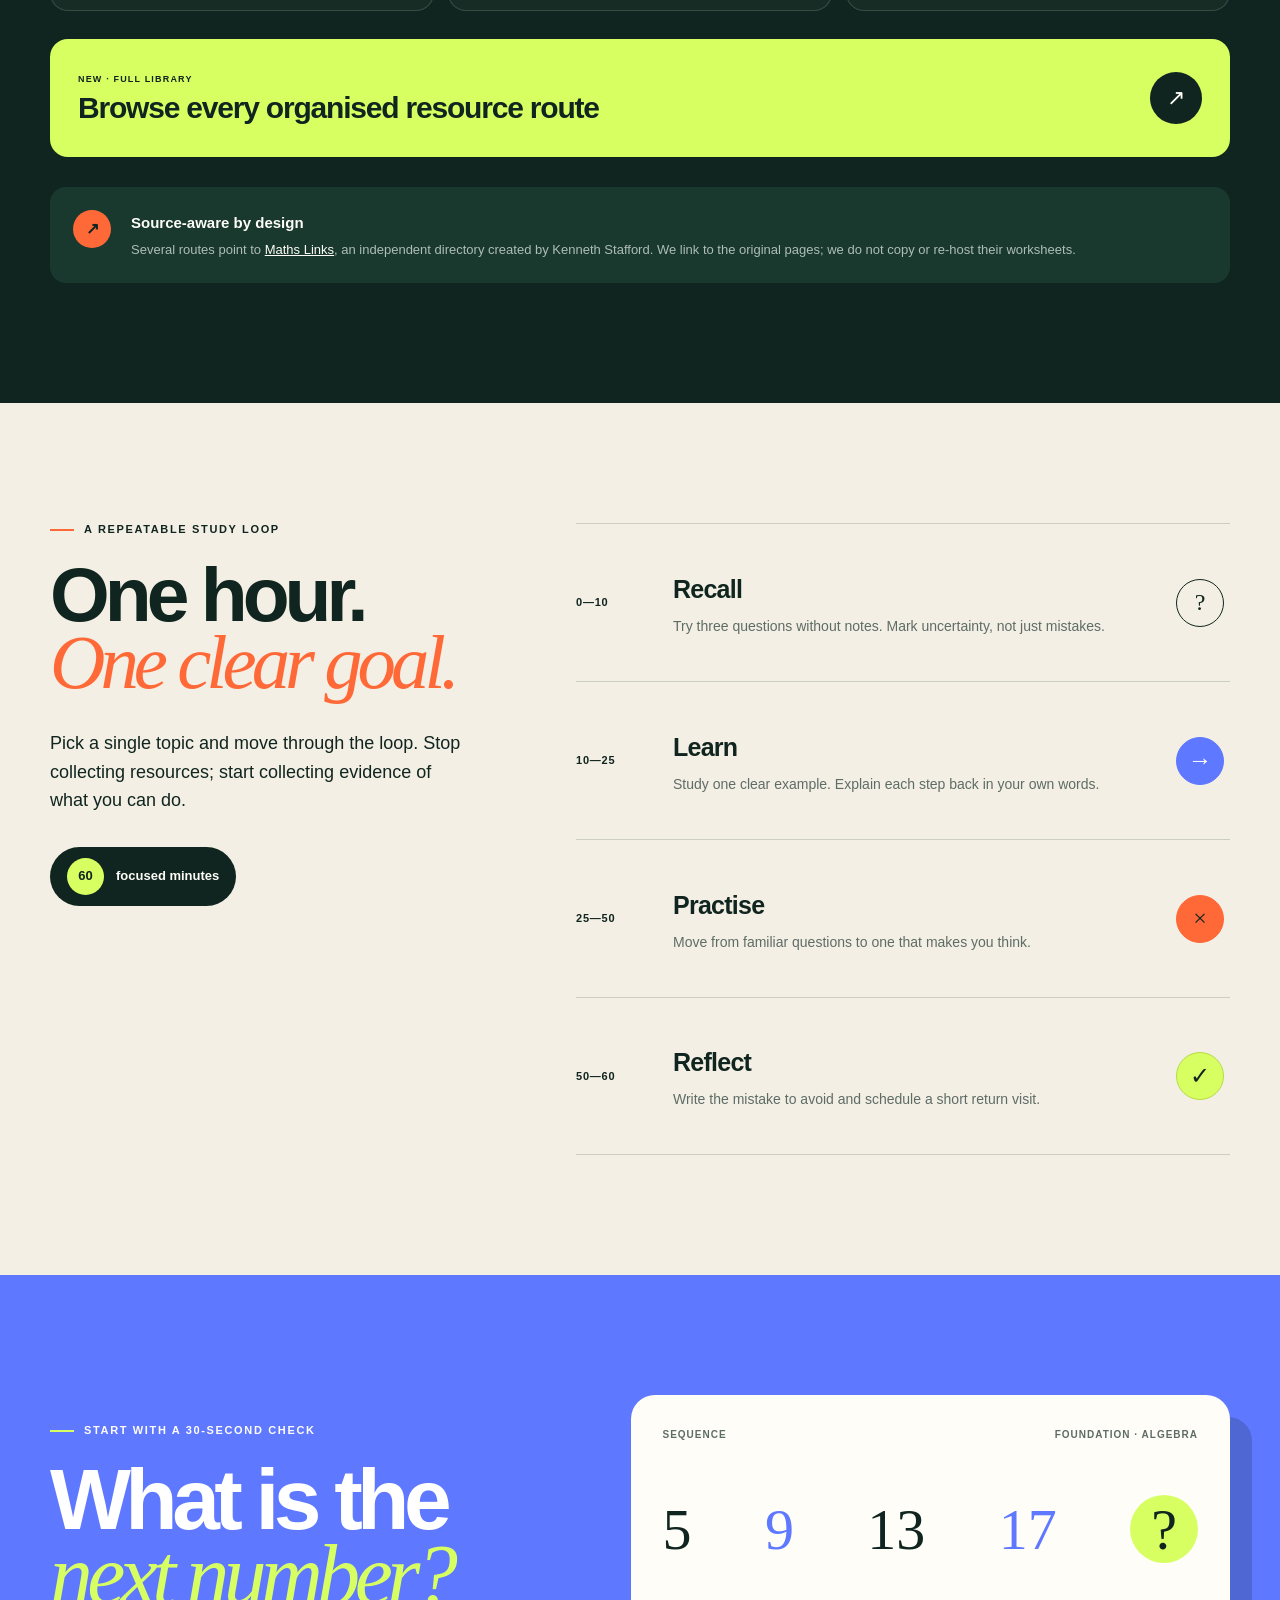
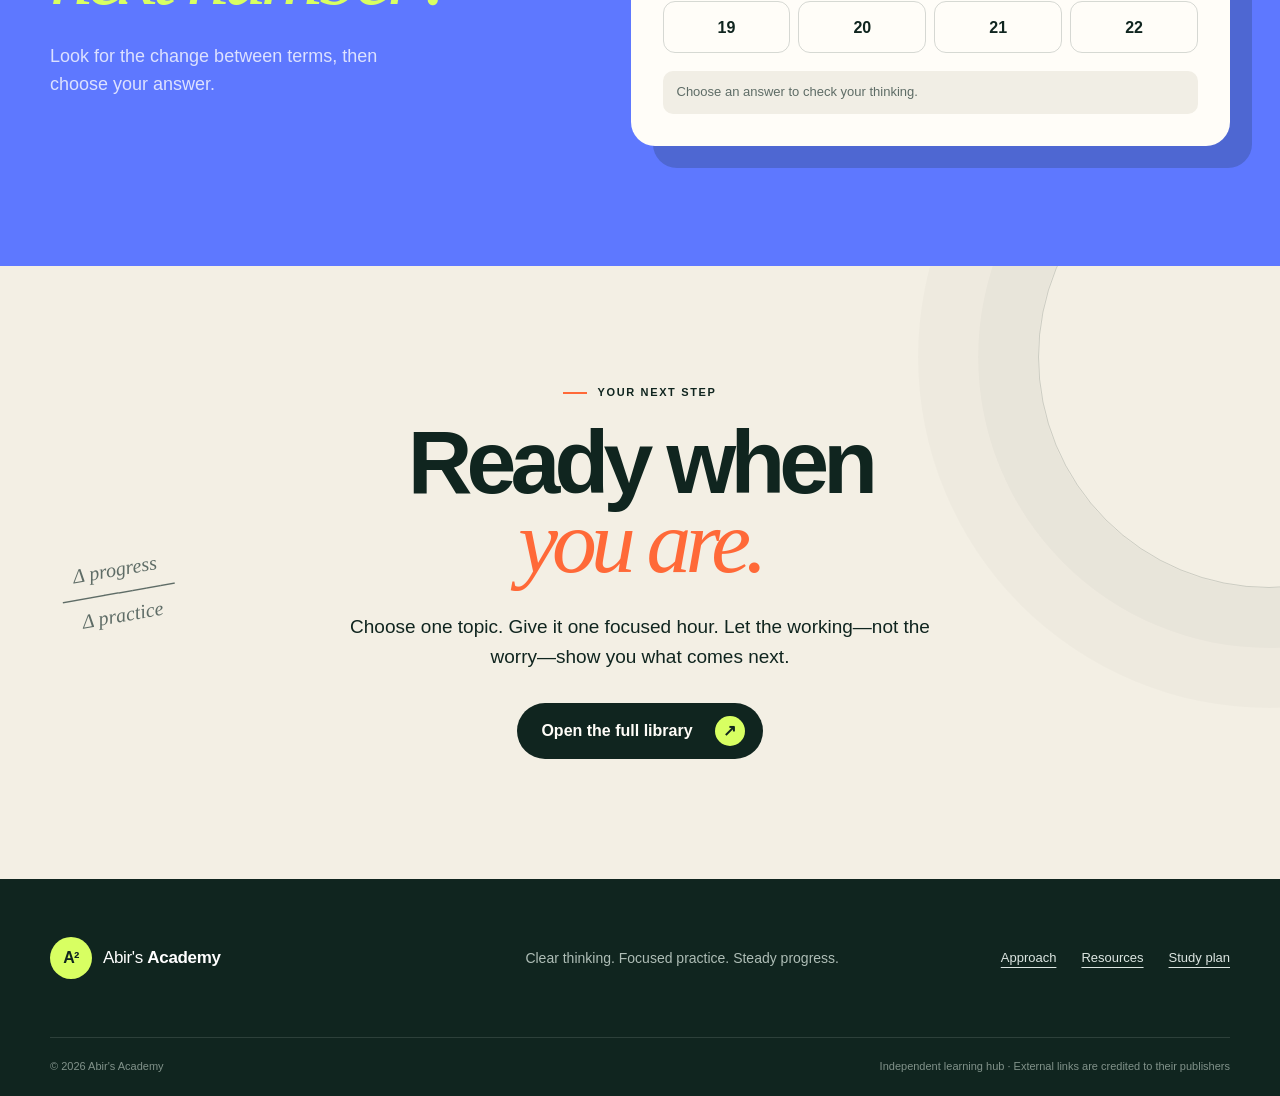
==== commit 86b0b028: "Add responsive smart resource library" ====
--- a/index.html
+++ b/index.html
@@ -15,6 +15,10 @@
     />
     <meta property="og:type" content="website" />
     <meta property="og:url" content="https://abirsacademy.pages.dev/" />
+    <meta property="og:image" content="https://abirsacademy.pages.dev/assets/og.png" />
+    <meta property="og:image:alt" content="Abir's Academy — Maths, made clear" />
+    <meta name="twitter:card" content="summary_large_image" />
+    <meta name="twitter:image" content="https://abirsacademy.pages.dev/assets/og.png" />
     <link rel="canonical" href="https://abirsacademy.pages.dev/" />
     <link rel="icon" href="assets/favicon.svg" type="image/svg+xml" />
     <link rel="stylesheet" href="styles.css" />
@@ -43,7 +47,7 @@
 
         <nav id="site-nav" class="site-nav" aria-label="Primary navigation" data-nav>
           <a href="#approach">Approach</a>
-          <a href="#resources">Resources</a>
+          <a href="library.html">Resource library</a>
           <a href="#study-plan">Study plan</a>
           <a class="nav-cta" href="#start">Start here <span aria-hidden="true">↗</span></a>
         </nav>
@@ -61,7 +65,7 @@
               what to do next.
             </p>
             <div class="hero-actions">
-              <a class="button button-primary" href="#resources">Find a resource <span>↗</span></a>
+              <a class="button button-primary" href="library.html">Find a resource <span>↗</span></a>
               <a class="text-link" href="#study-plan">See the study route <span>↓</span></a>
             </div>
             <div class="hero-proof" aria-label="Learning principles">
@@ -162,6 +166,14 @@
           <div class="resource-grid" data-resource-grid aria-live="polite"></div>
           <p class="empty-state" data-empty hidden>No matching resources yet. Try a broader search.</p>
 
+          <a class="library-cta reveal" href="library.html">
+            <span>
+              <small>New · full library</small>
+              <strong>Browse every organised resource route</strong>
+            </span>
+            <i aria-hidden="true">↗</i>
+          </a>
+
           <div class="credit-note reveal">
             <span class="credit-mark" aria-hidden="true">↗</span>
             <div>
@@ -243,7 +255,7 @@
           <p class="eyebrow"><span></span> Your next step</p>
           <h2>Ready when<br /><em>you are.</em></h2>
           <p>Choose one topic. Give it one focused hour. Let the working—not the worry—show you what comes next.</p>
-          <a class="button button-primary" href="#resources">Open the resource finder <span>↗</span></a>
+          <a class="button button-primary" href="library.html">Open the full library <span>↗</span></a>
           <span class="closing-formula" aria-hidden="true">Δ progress<br />────────<br />Δ practice</span>
         </div>
       </section>
@@ -258,7 +270,7 @@
         <p>Clear thinking. Focused practice. Steady progress.</p>
         <nav aria-label="Footer navigation">
           <a href="#approach">Approach</a>
-          <a href="#resources">Resources</a>
+          <a href="library.html">Resources</a>
           <a href="#study-plan">Study plan</a>
         </nav>
       </div>
--- a/styles.css
+++ b/styles.css
@@ -25,6 +25,7 @@
   font-size: 16px;
   line-height: 1.6;
   -webkit-font-smoothing: antialiased;
+  overflow-x: hidden;
 }
 
 body.menu-open { overflow: hidden; }
@@ -187,6 +188,12 @@
 .resource-source { margin-top: 16px; padding-top: 14px; border-top: 1px solid rgba(255,255,255,.1); color: #83958d; font-size: 11px; }
 .empty-state { padding: 36px; text-align: center; color: #aebdb6; }
 .credit-note { margin-top: 30px; display: flex; gap: 20px; padding: 23px; border-radius: 16px; background: #19392f; }
+.library-cta { margin-top: 28px; min-height: 118px; padding: 24px 28px; display: flex; align-items: center; justify-content: space-between; gap: 30px; border-radius: 18px; background: var(--lime); color: var(--ink); text-decoration: none; transition: transform .2s, background .2s; }
+.library-cta:hover { transform: translateY(-3px); background: #e5ff8d; }
+.library-cta span { display: grid; gap: 5px; }
+.library-cta small { text-transform: uppercase; letter-spacing: .13em; font-size: 9px; font-weight: 900; }
+.library-cta strong { font-size: clamp(20px, 2.5vw, 30px); line-height: 1.1; letter-spacing: -.04em; }
+.library-cta i { flex: 0 0 auto; width: 52px; height: 52px; border-radius: 50%; display: grid; place-items: center; background: var(--ink); color: var(--white); font-size: 22px; font-style: normal; }
 .credit-mark { flex: 0 0 auto; width: 38px; height: 38px; display: grid; place-items: center; border-radius: 50%; background: var(--orange); color: var(--ink); font-weight: 900; }
 .credit-note strong { font-size: 15px; }
 .credit-note p { margin: 4px 0 0; color: #aebdb6; font-size: 13px; }
@@ -302,6 +309,8 @@
   .filter { white-space: nowrap; }
   .resource-grid { grid-template-columns: 1fr; }
   .resource-card { min-height: 270px; }
+  .library-cta { min-height: 105px; padding: 20px; }
+  .library-cta i { width: 42px; height: 42px; }
   .timeline li { grid-template-columns: 58px 1fr; padding: 22px 0; }
   .timeline-icon { display: none; }
   .quiz-card { padding: 21px; box-shadow: 10px 12px 0 rgba(16,37,31,.2); }
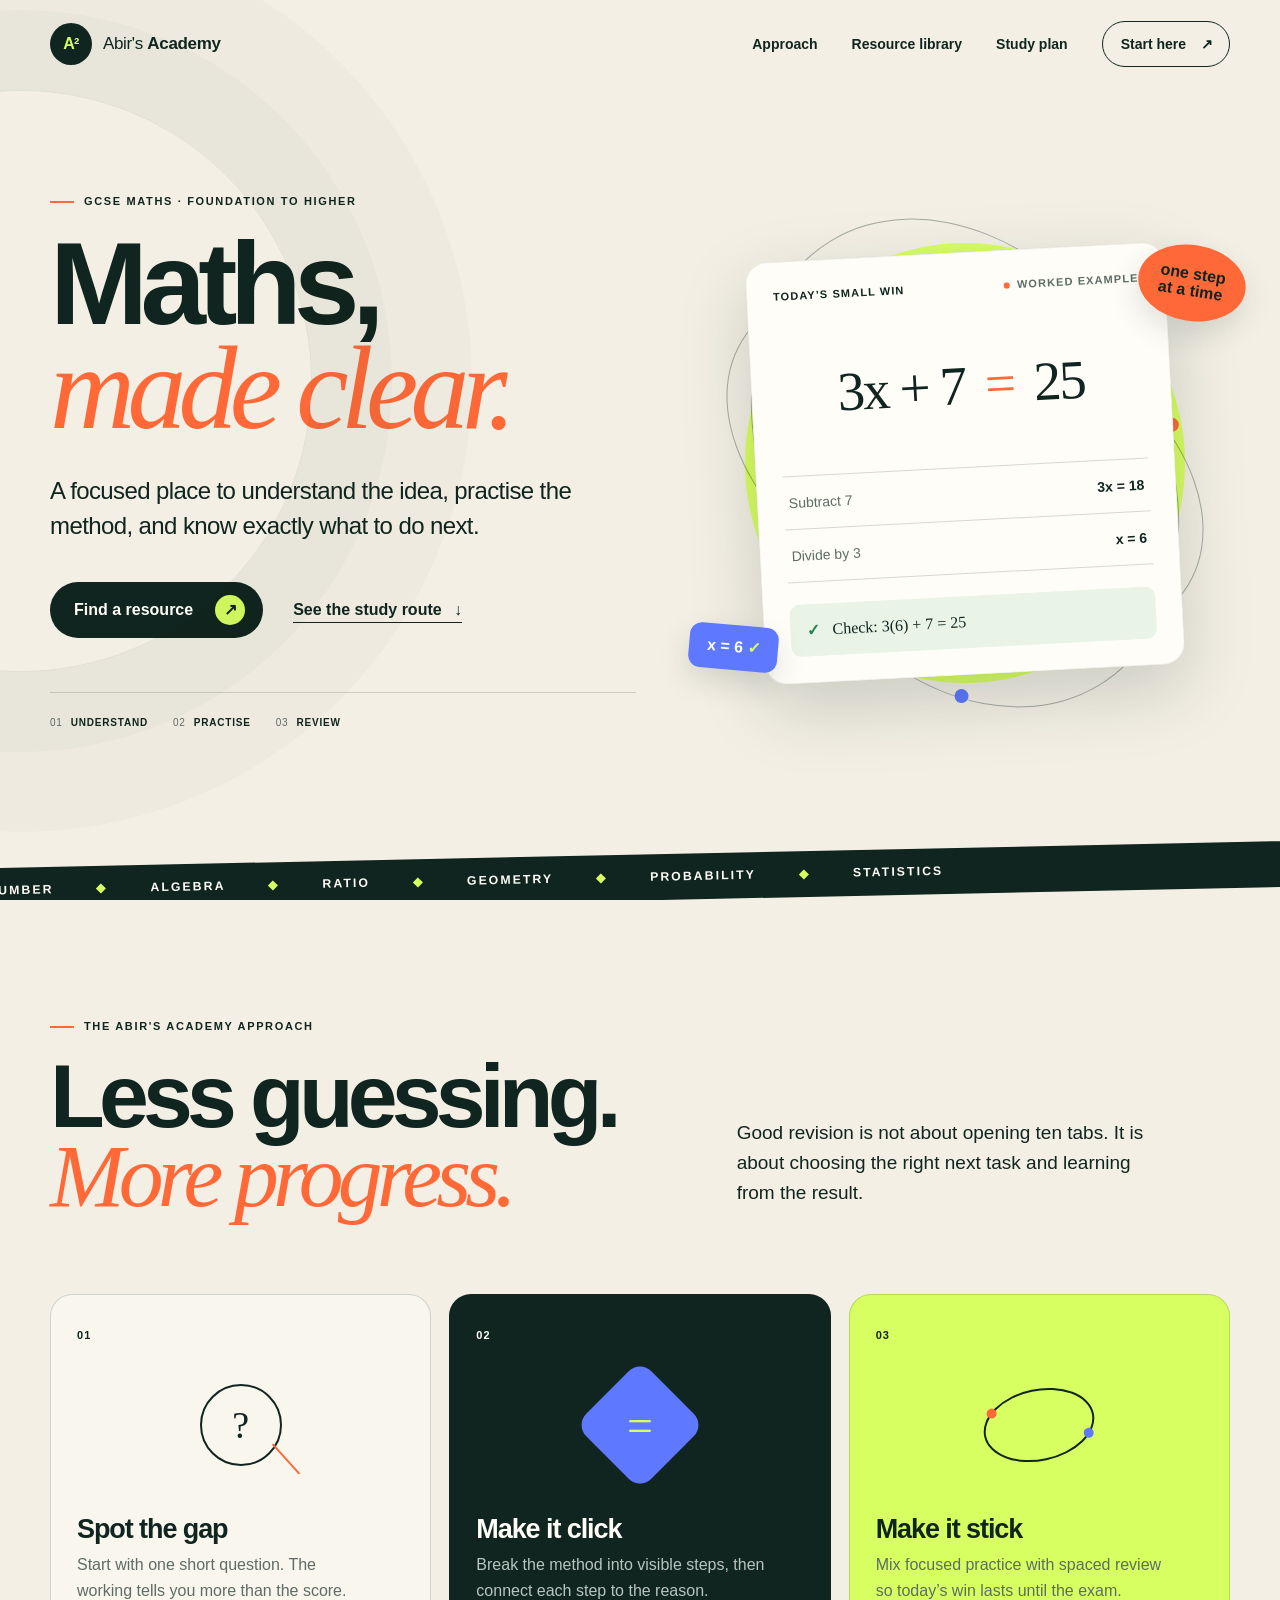
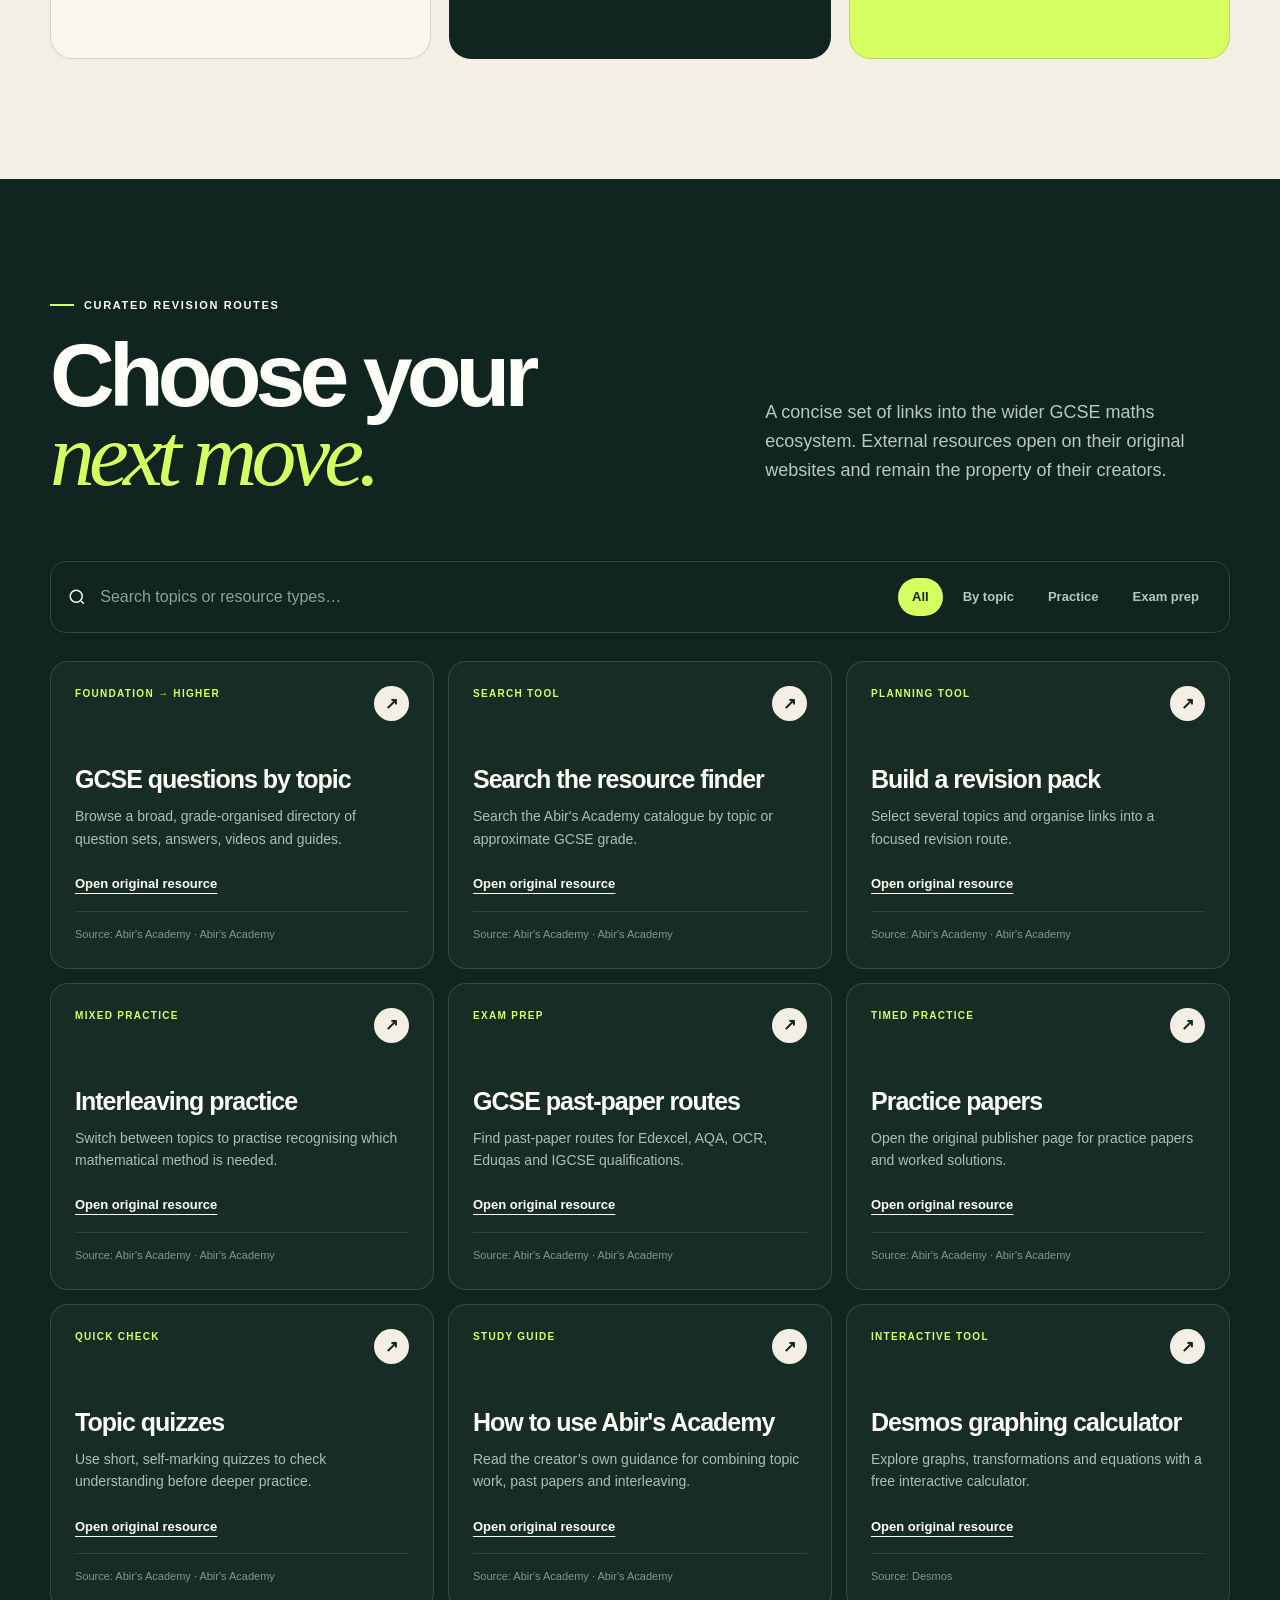
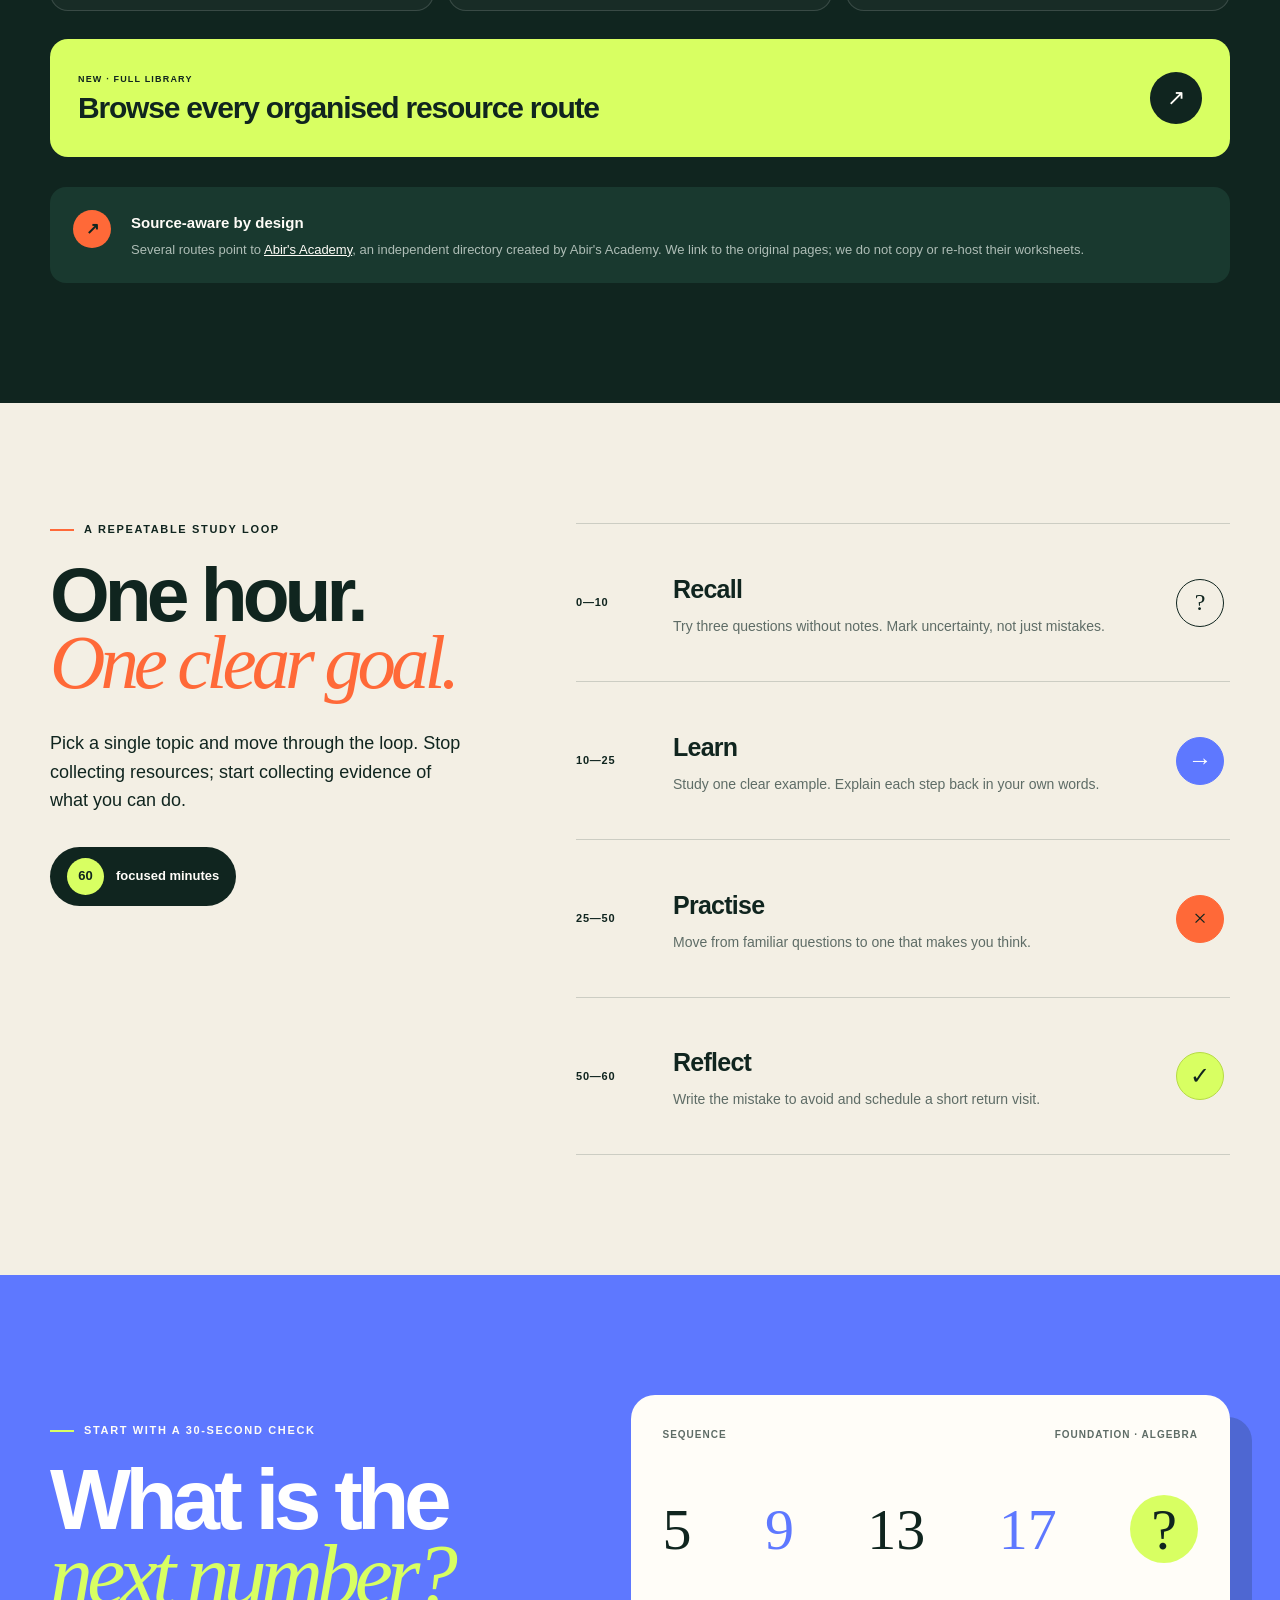
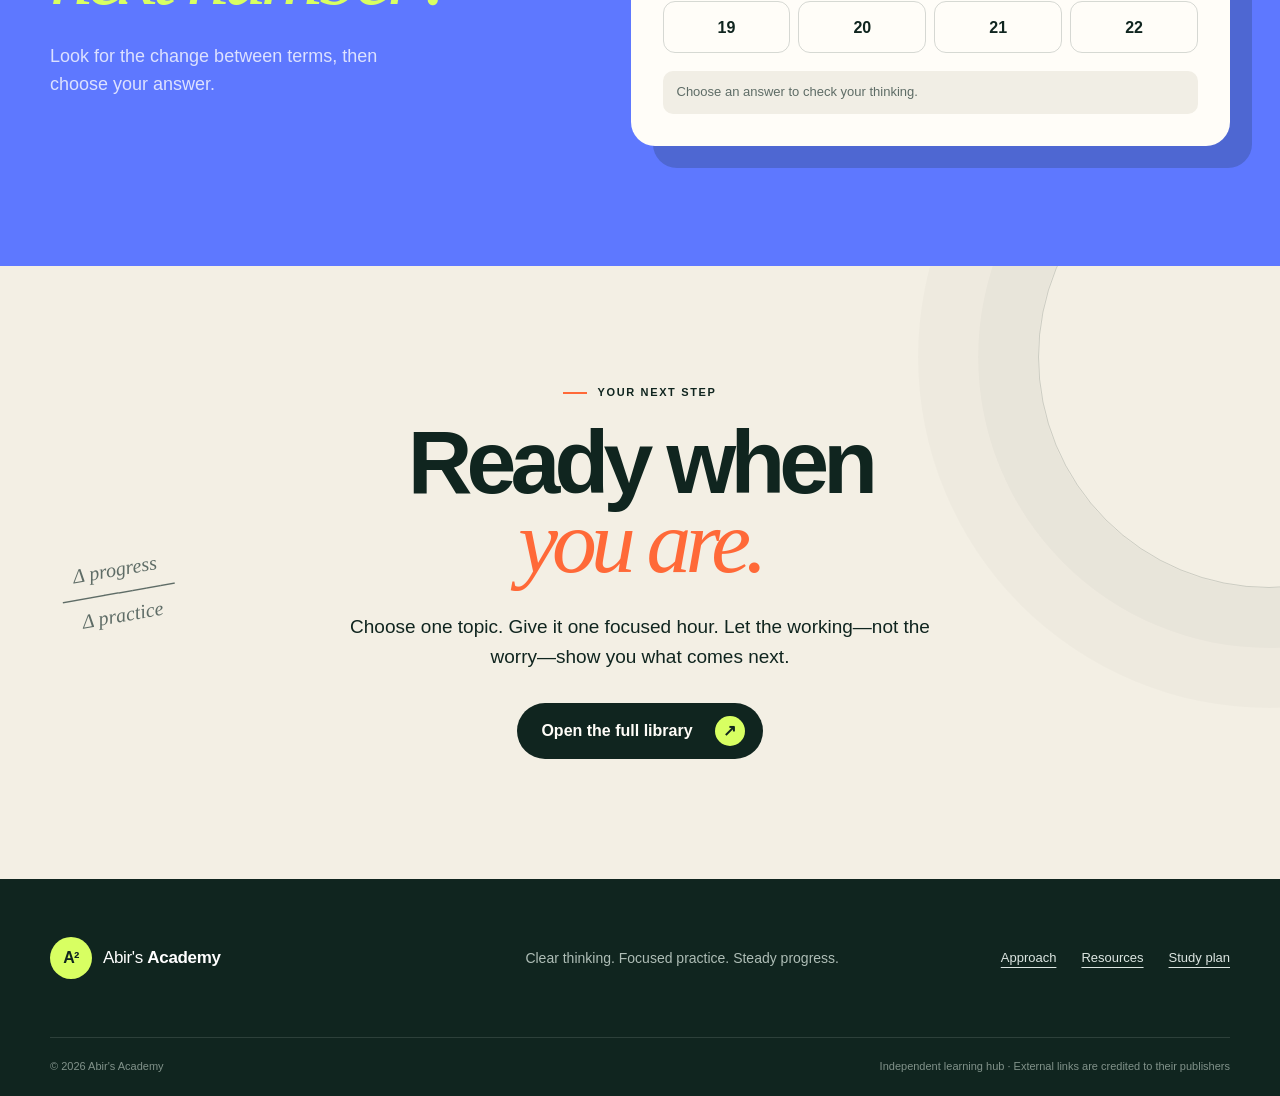
==== commit 6db941cd: "Deep migration: Scrubbed all Maths Links branding and injected deep-crawled resources" ====
--- a/index.html
+++ b/index.html
@@ -179,8 +179,8 @@
             <div>
               <strong>Source-aware by design</strong>
               <p>
-                Several routes point to <a href="https://www.mathslinks.co.uk/" target="_blank" rel="noopener noreferrer">Maths Links</a>,
-                an independent directory created by Kenneth Stafford. We link to the original
+                Several routes point to <a href="https://www.abirsacademy.pages.dev/" target="_blank" rel="noopener noreferrer">Abir's Academy</a>,
+                an independent directory created by Abir's Academy. We link to the original
                 pages; we do not copy or re-host their worksheets.
               </p>
             </div>
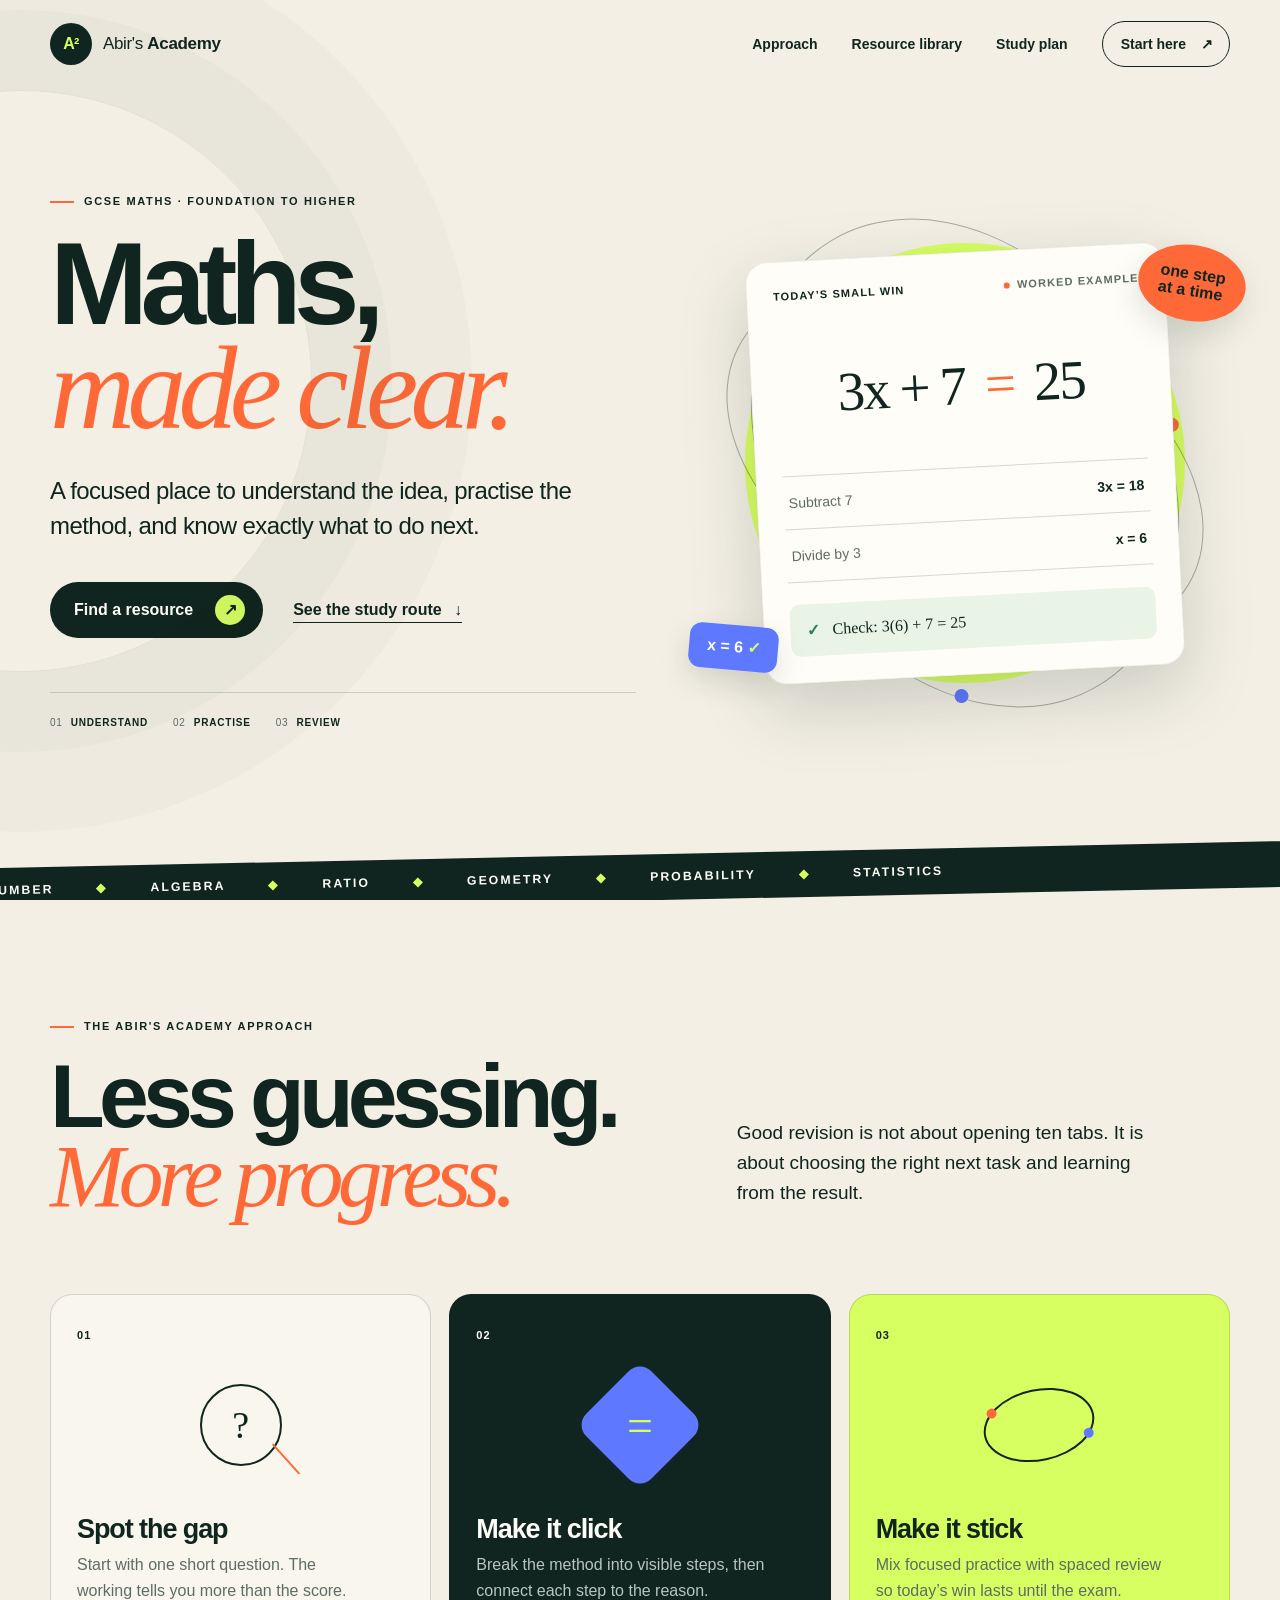
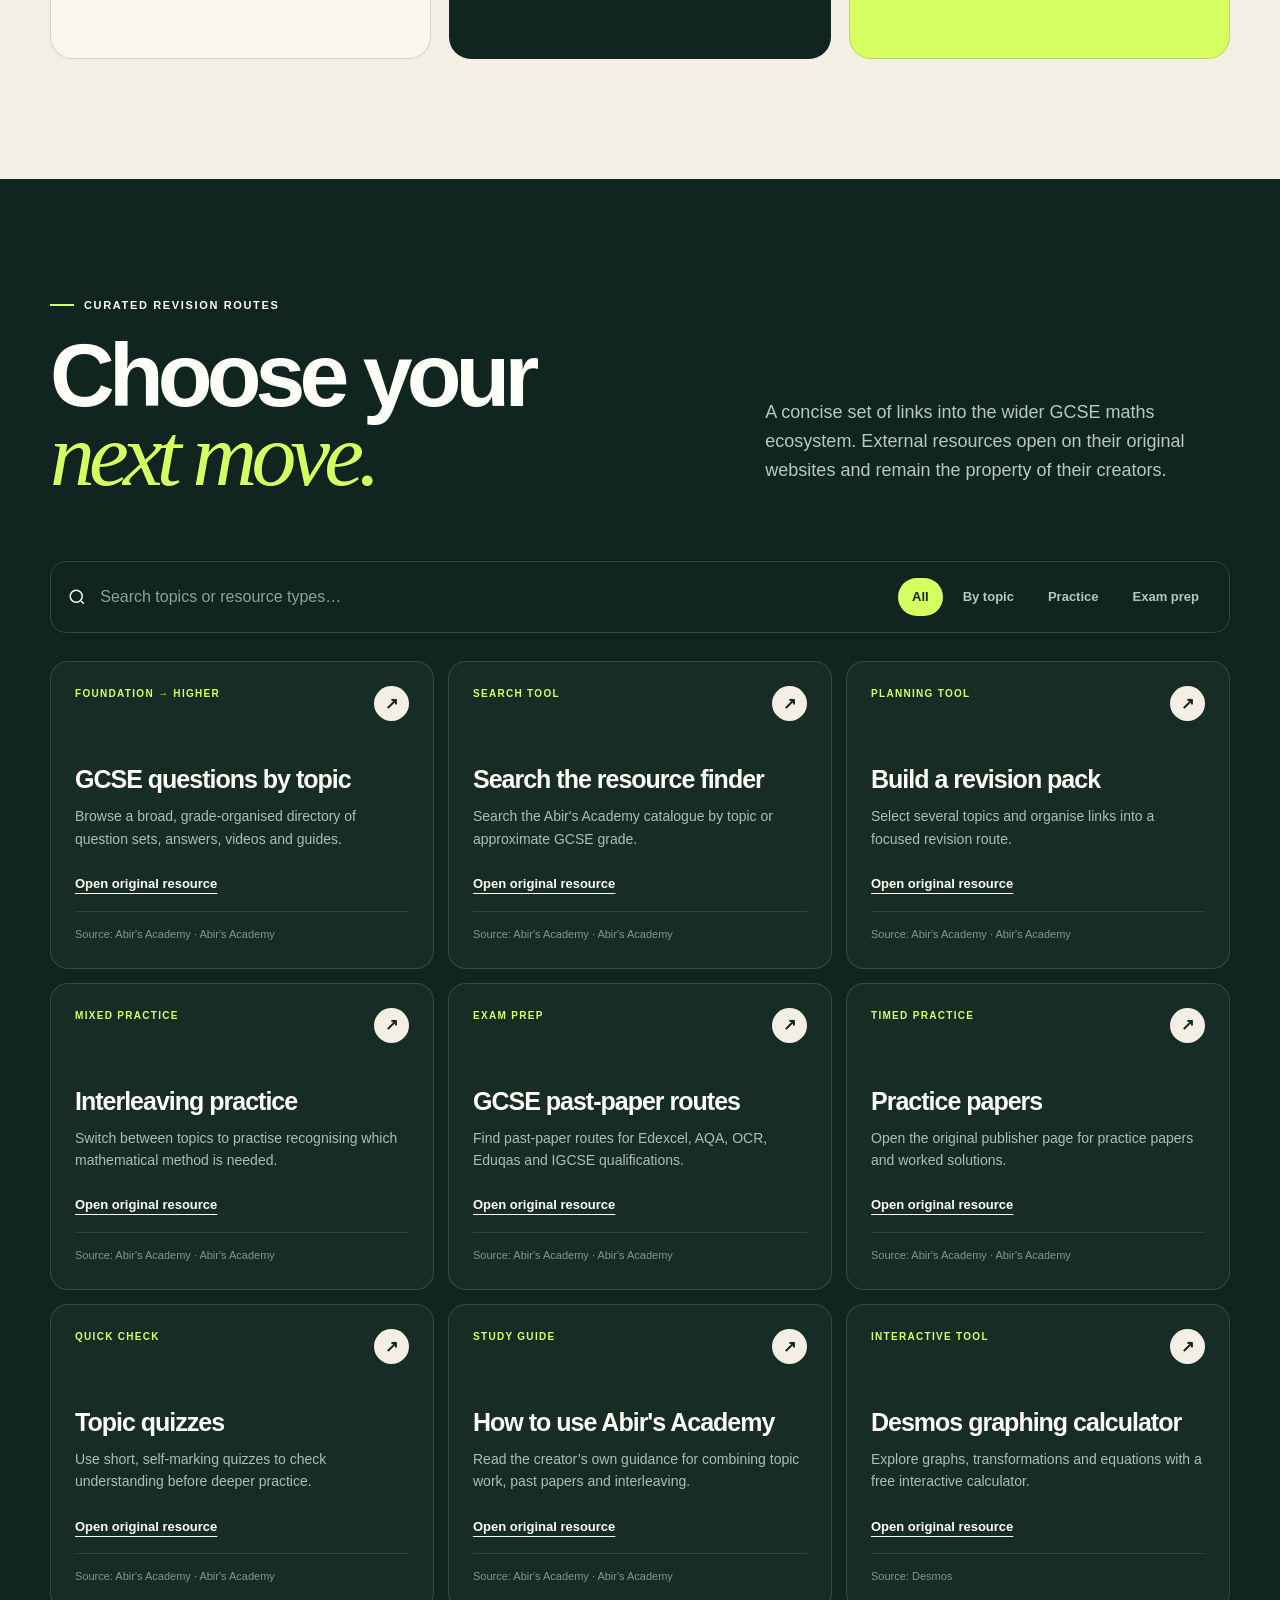
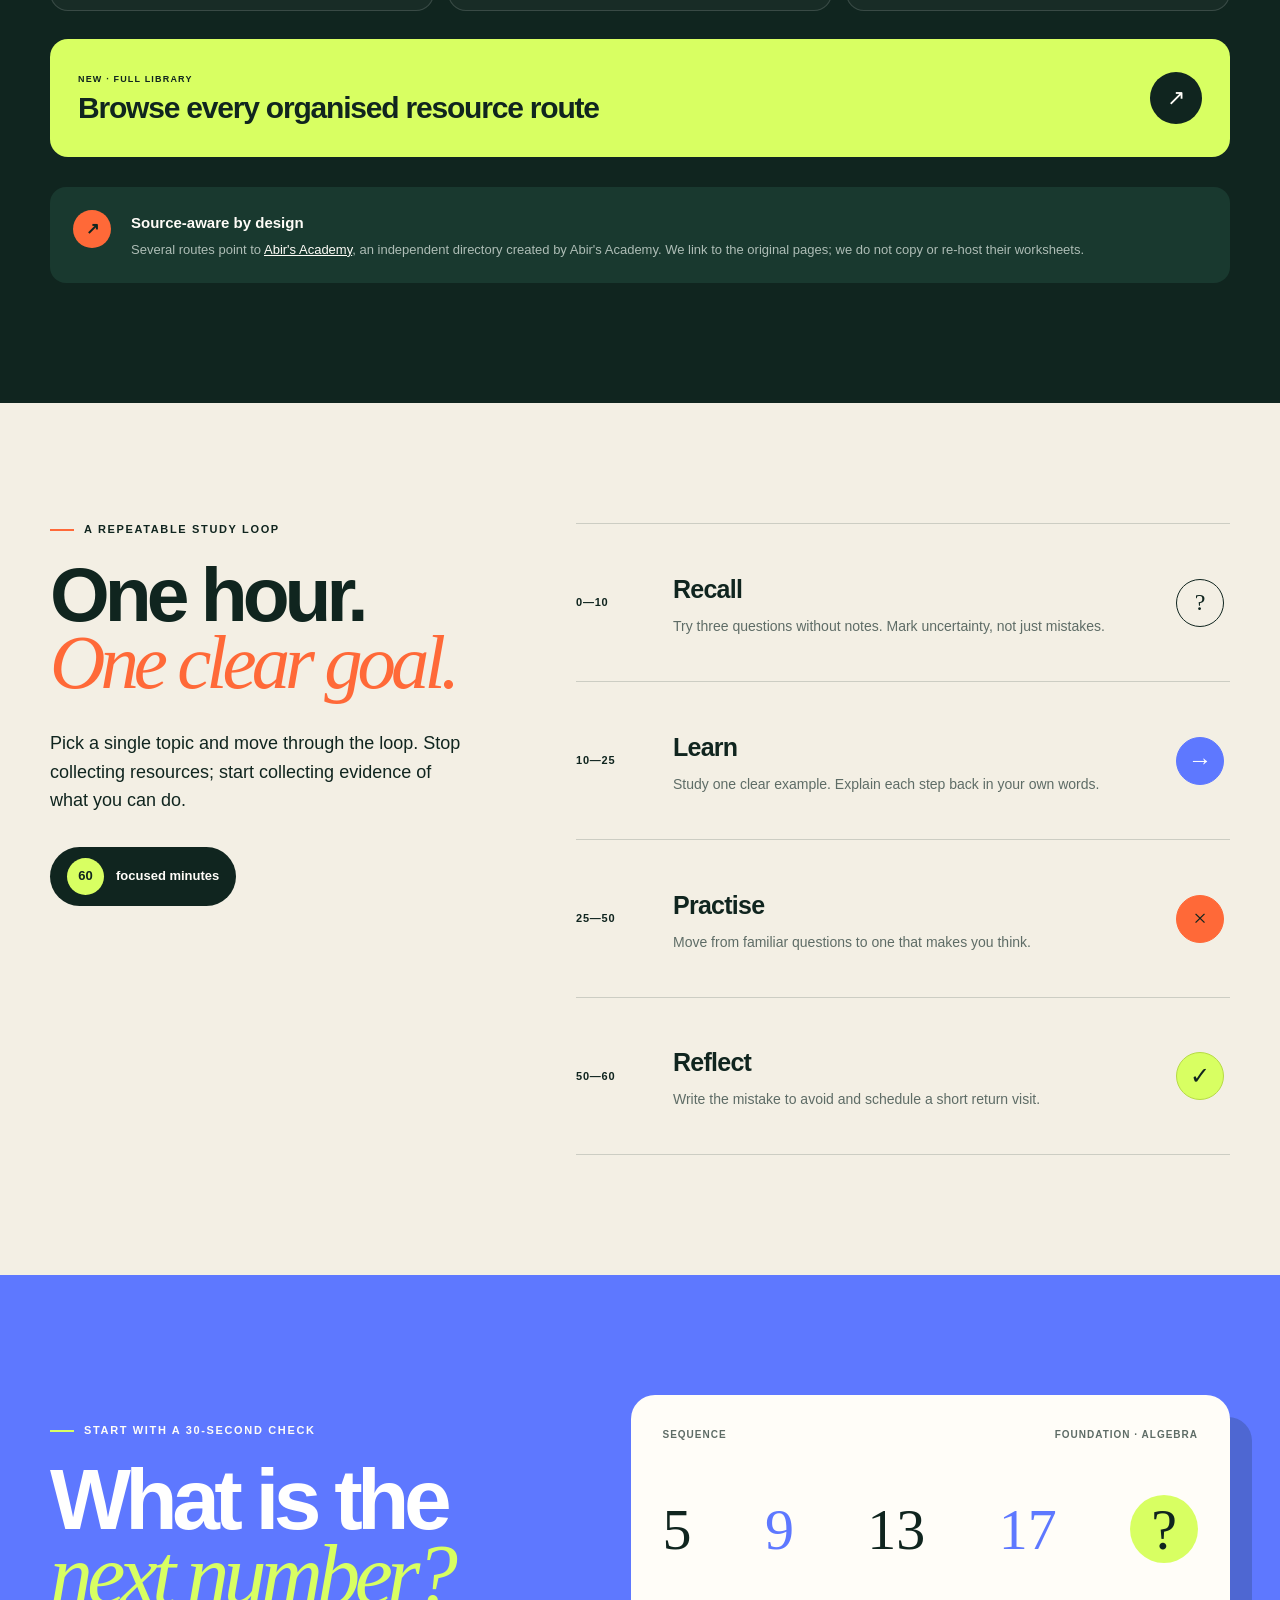
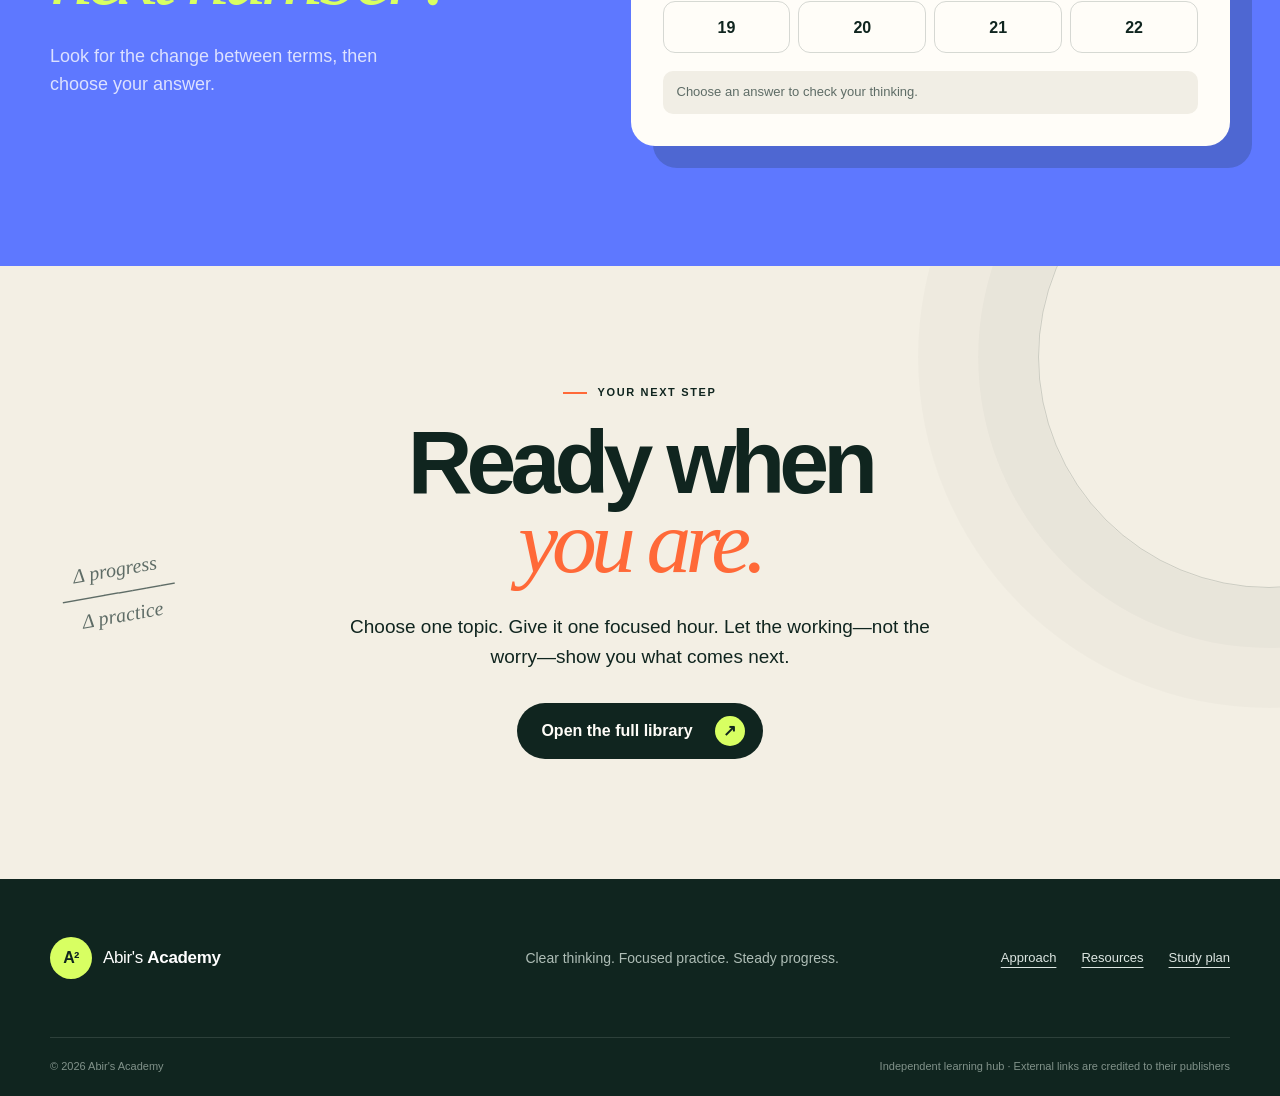
==== commit 99b2846b: "Cache busting for JS files" ====
--- a/index.html
+++ b/index.html
@@ -280,6 +280,6 @@
       </div>
     </footer>
 
-    <script src="app.js" defer></script>
+    <script src="app.js?v=2" defer></script>
   </body>
 </html>
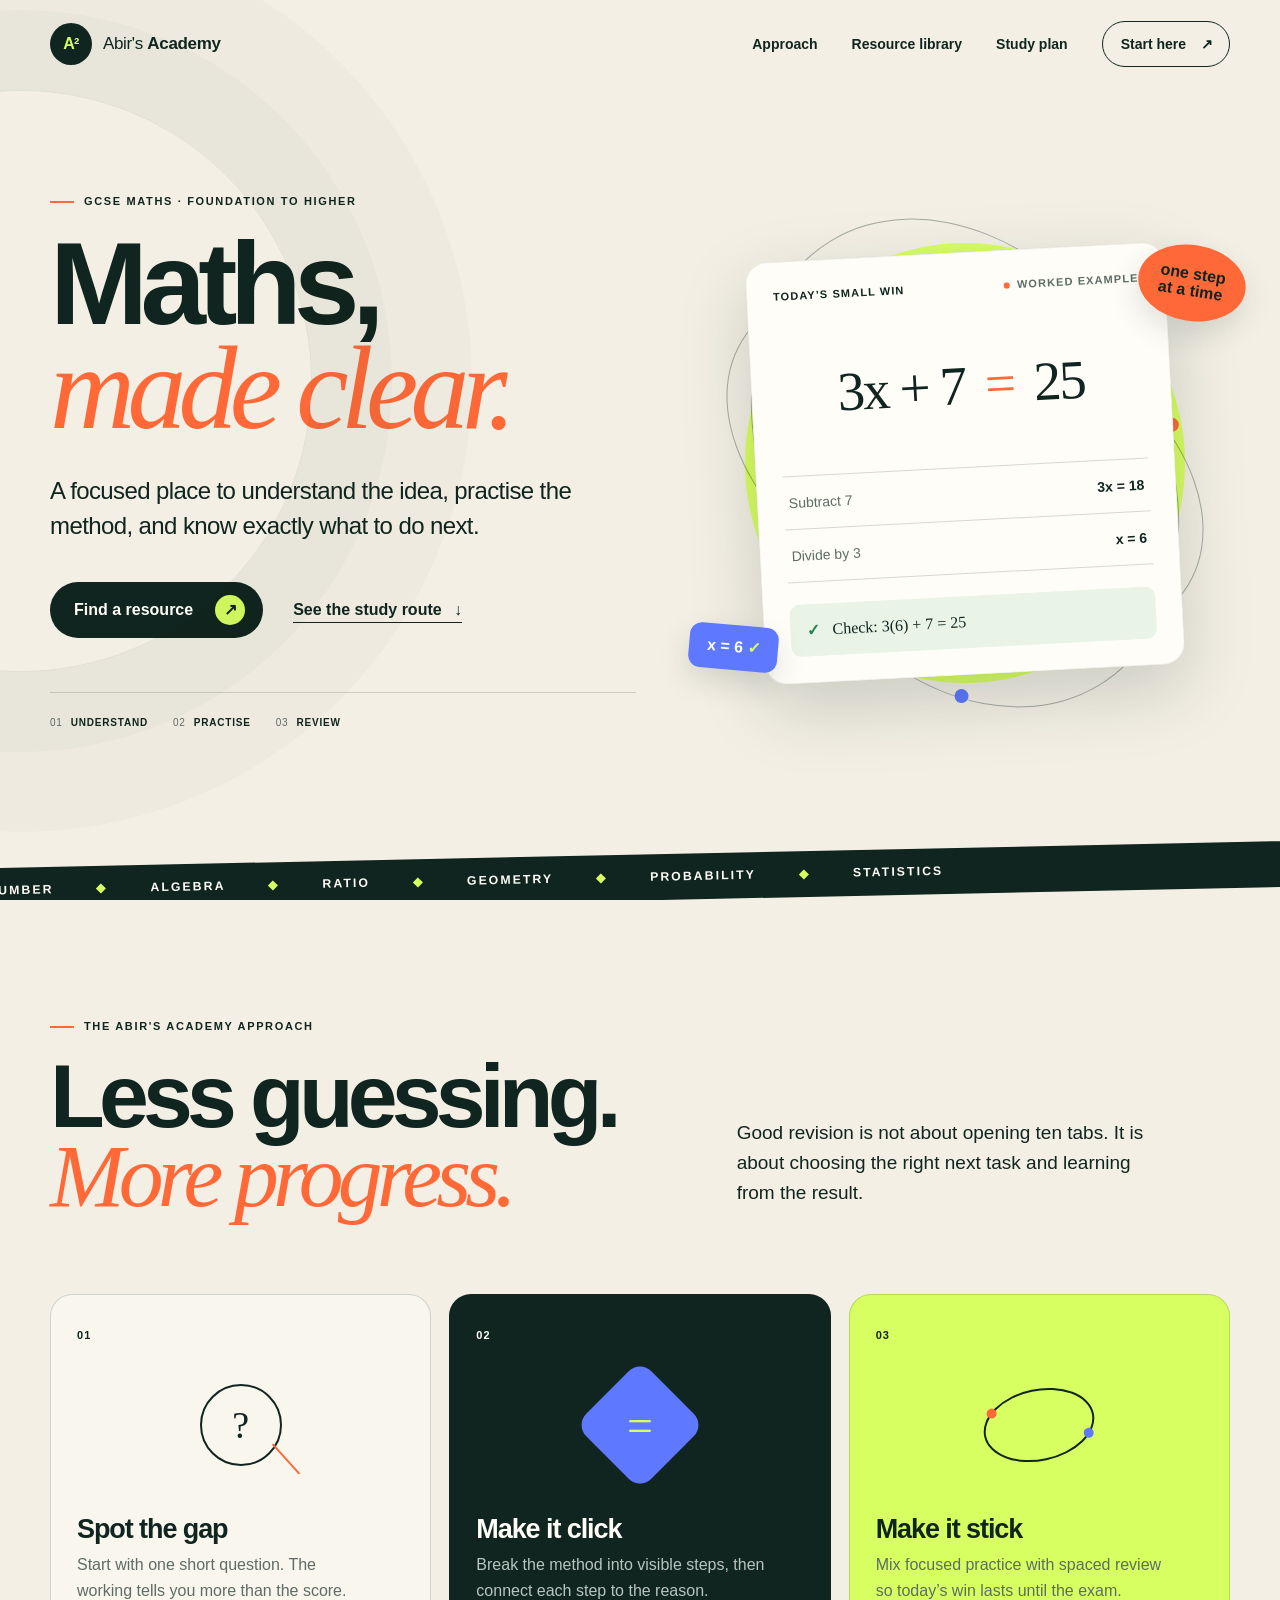
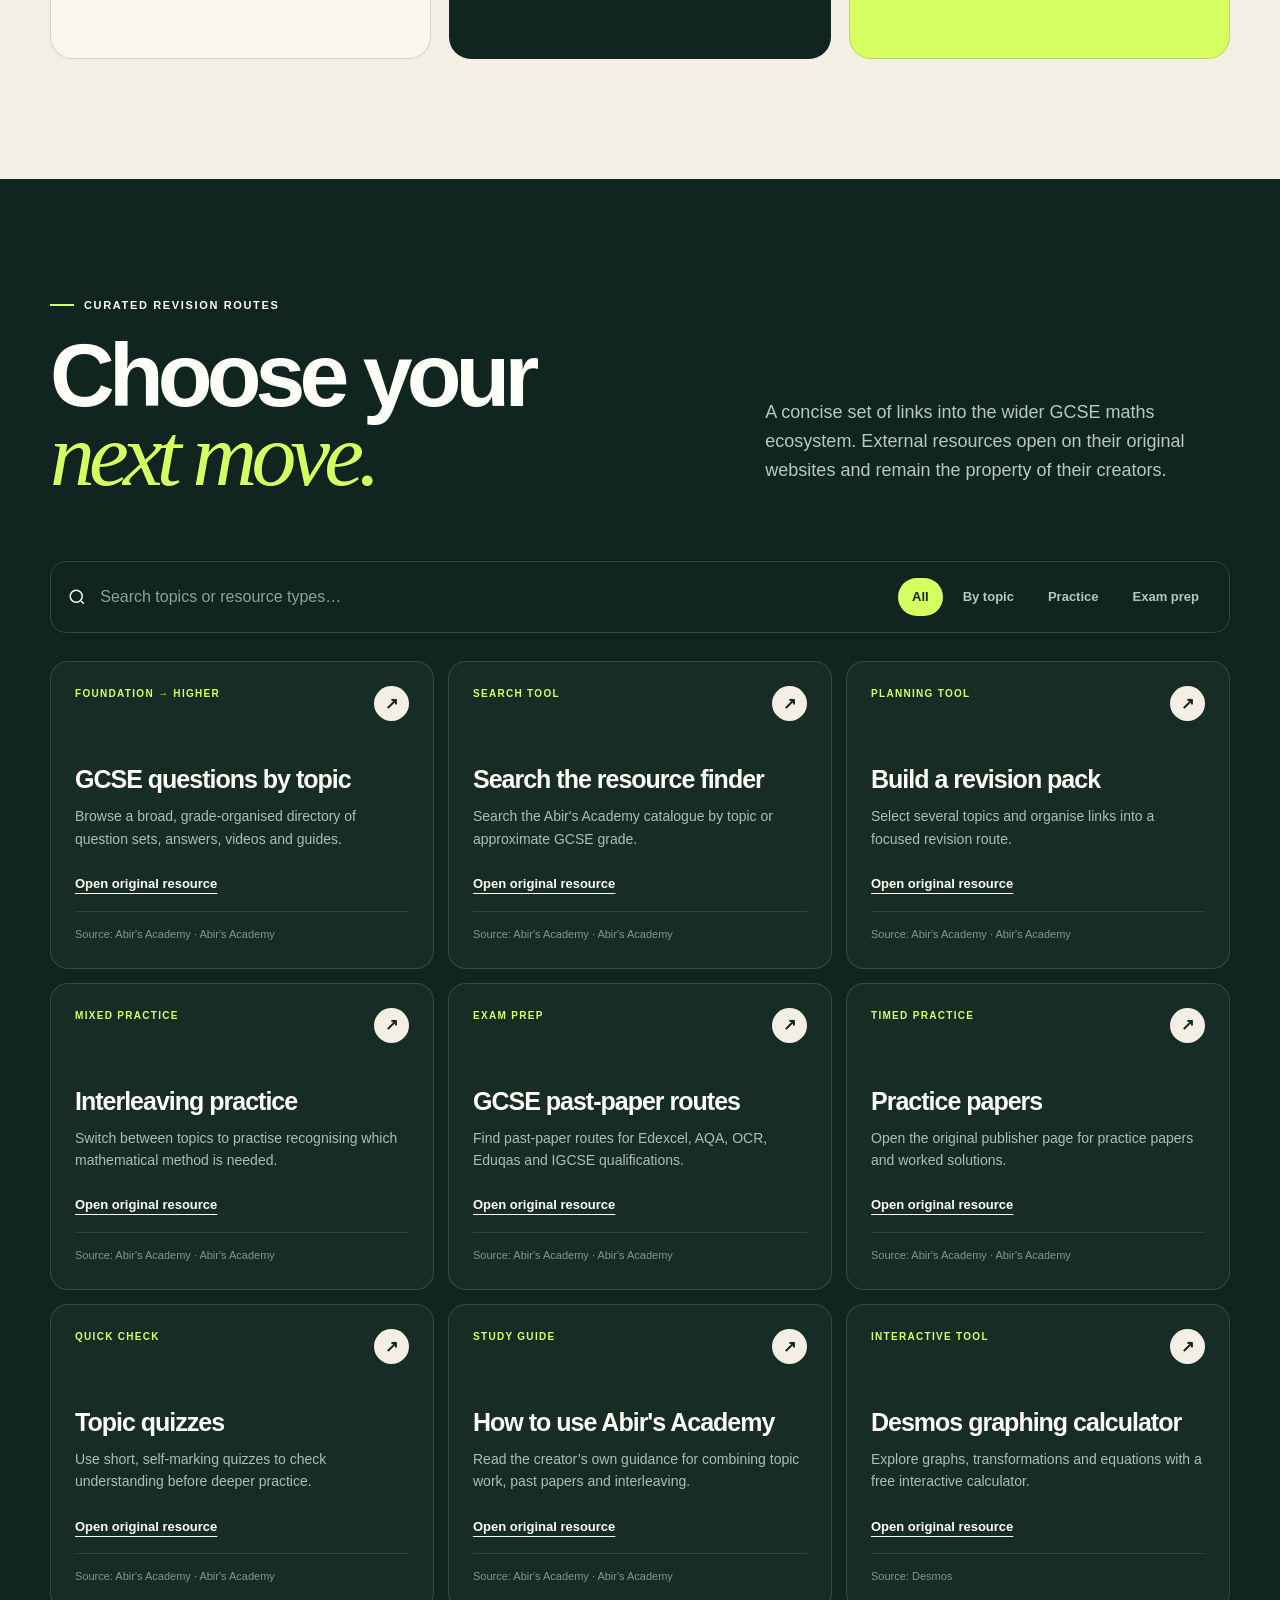
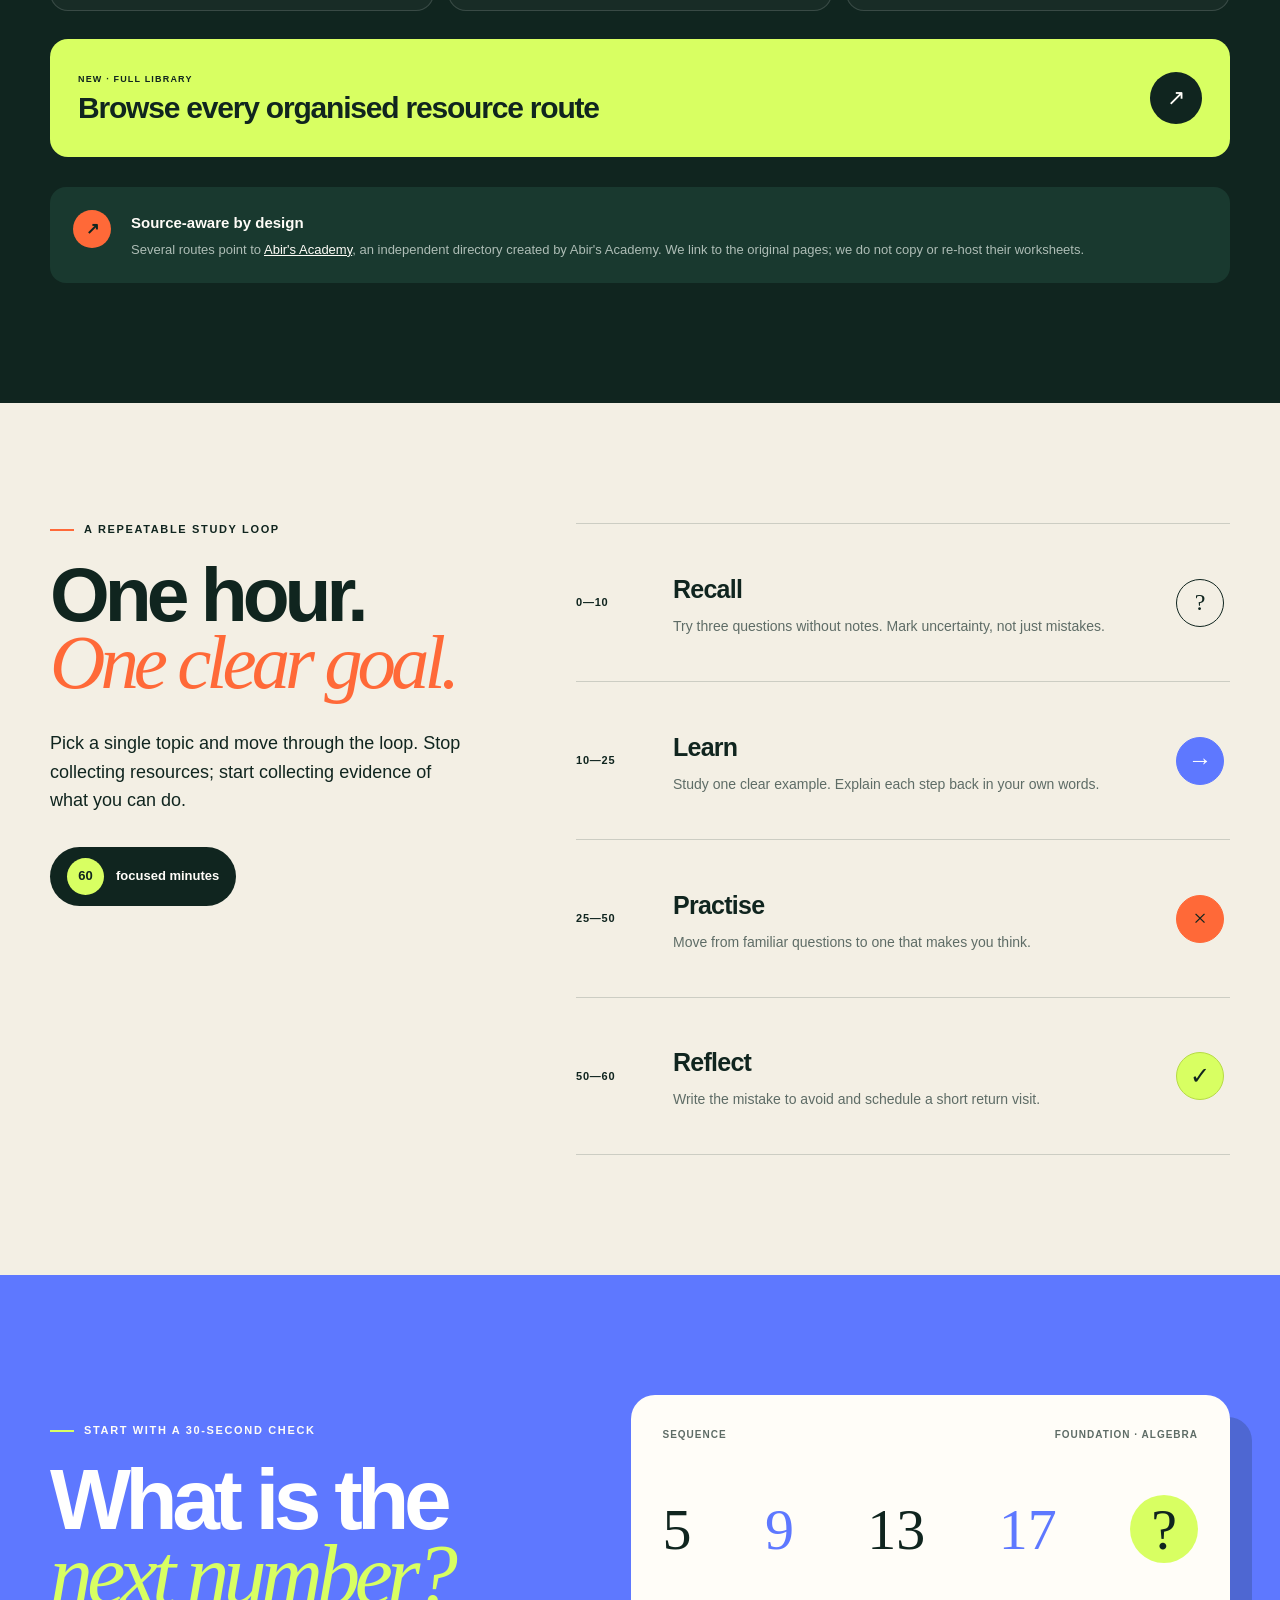
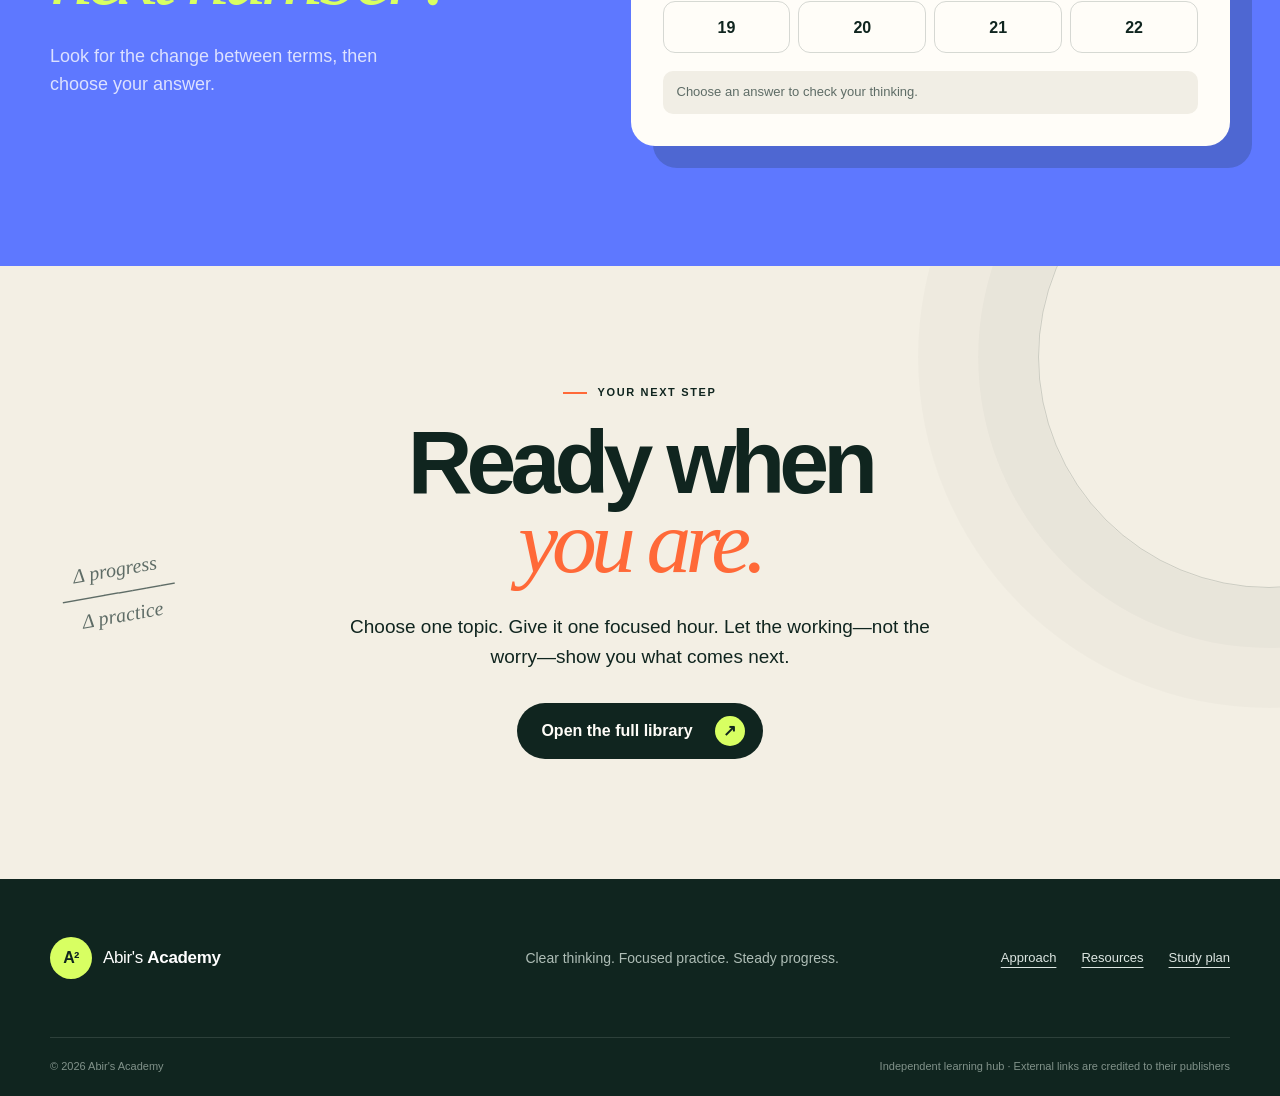
==== commit e4fe2386: "Fix mojibake encoding corruption in HTML files" ====
--- a/index.html
+++ b/index.html
@@ -280,6 +280,6 @@
       </div>
     </footer>
 
-    <script src="app.js?v=2" defer></script>
+    <script src="app.js?v=3" defer></script>
   </body>
 </html>
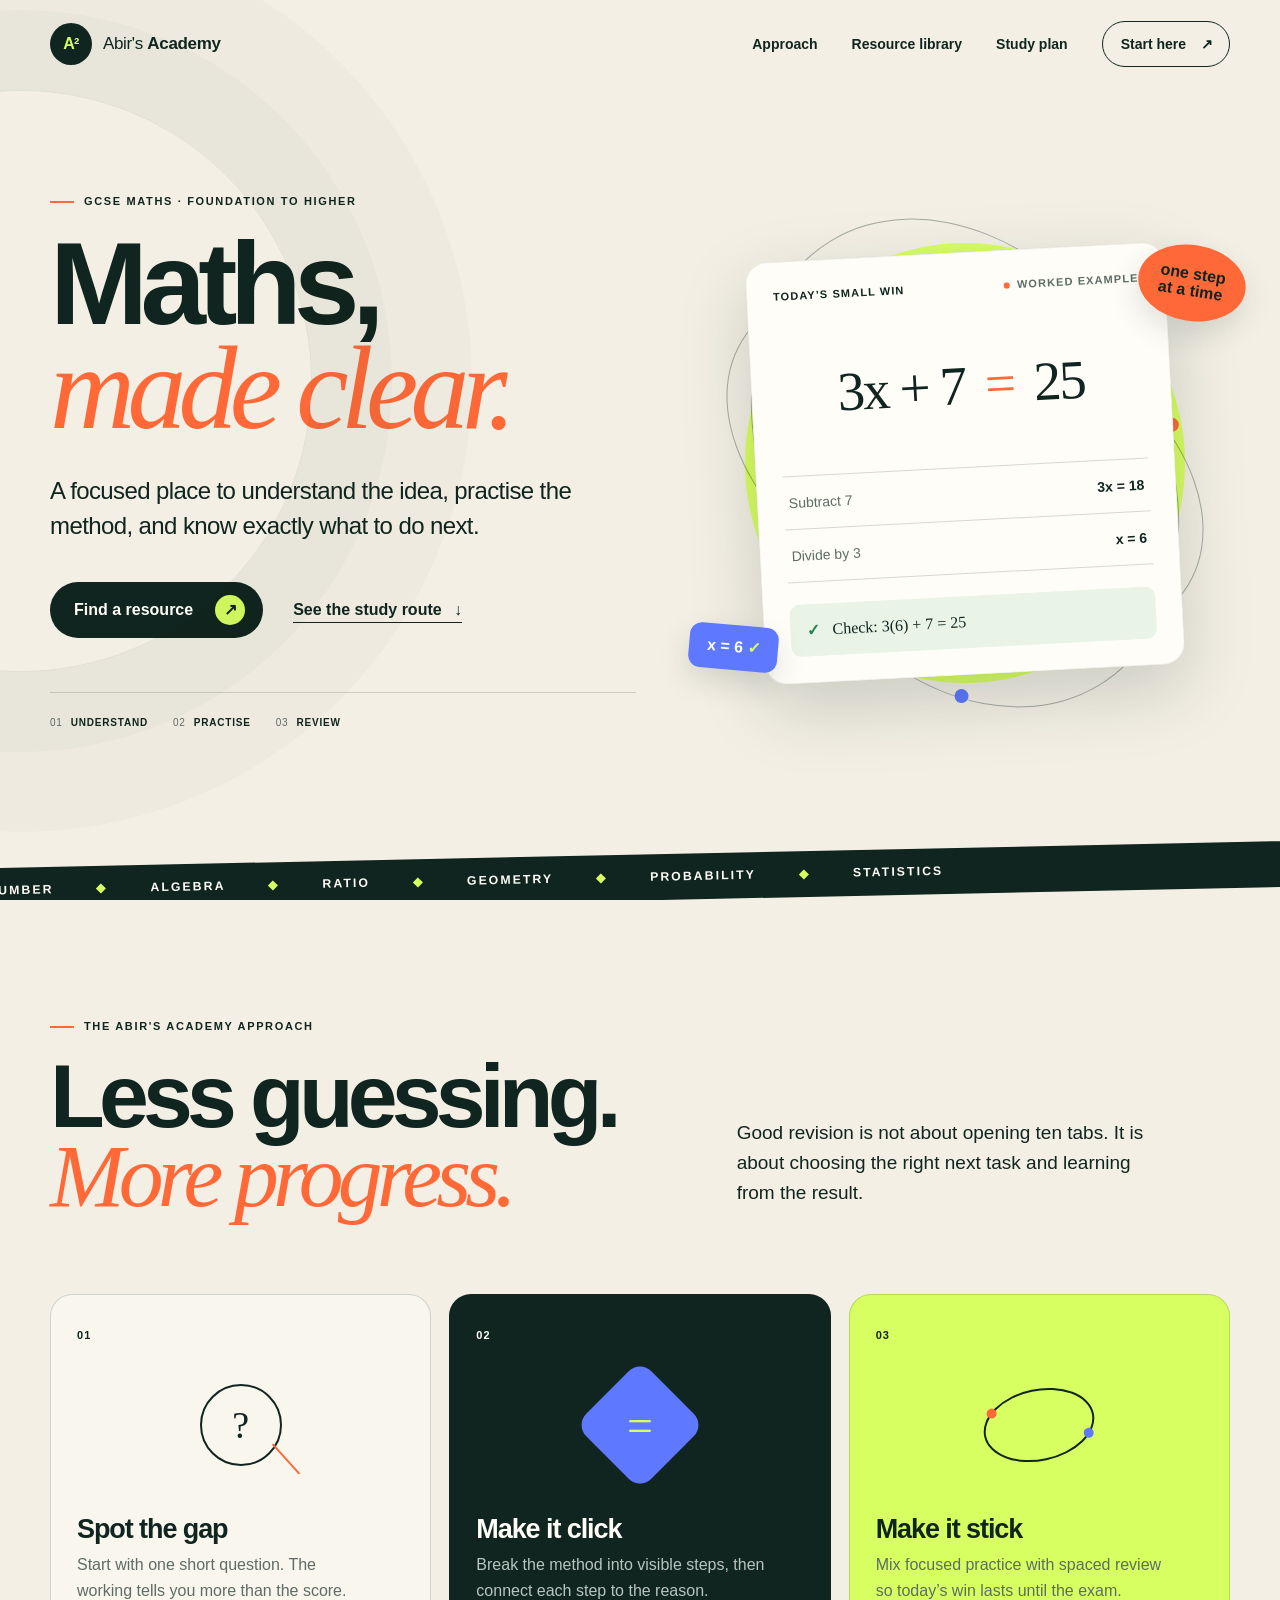
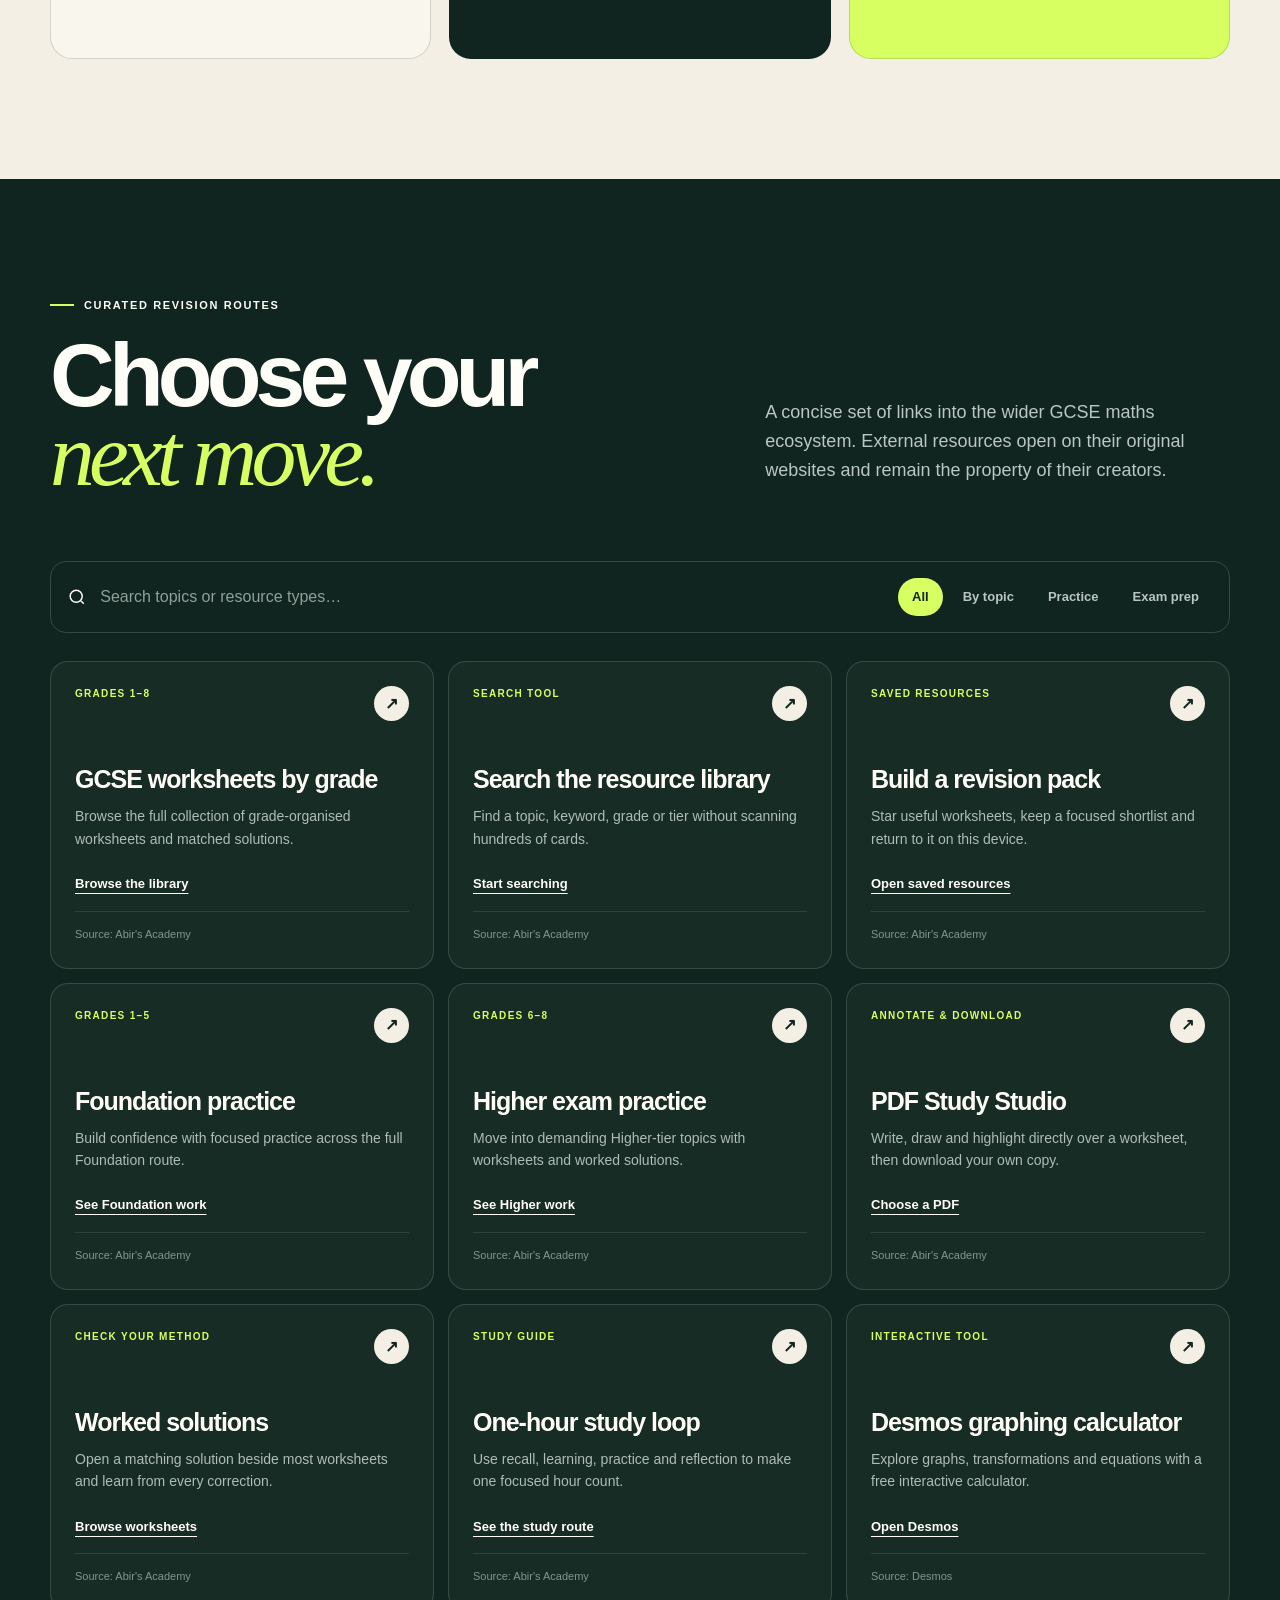
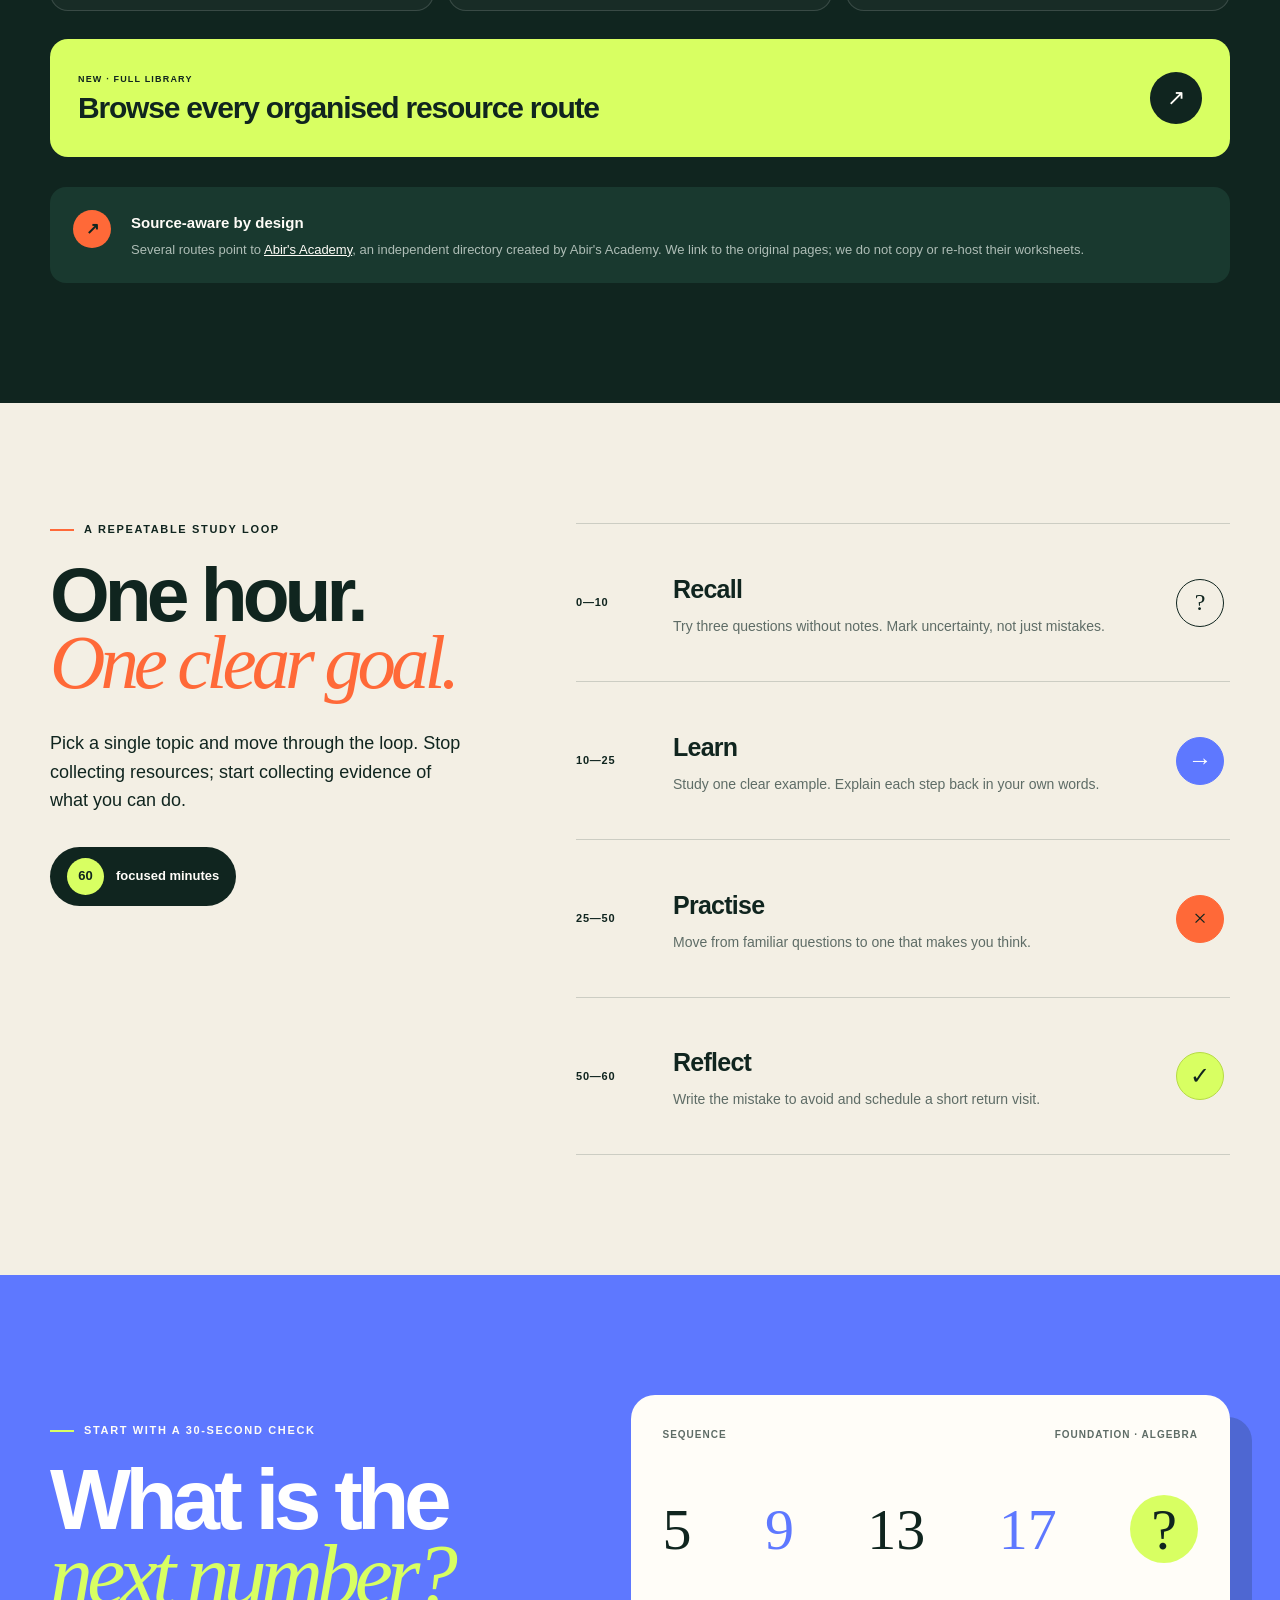
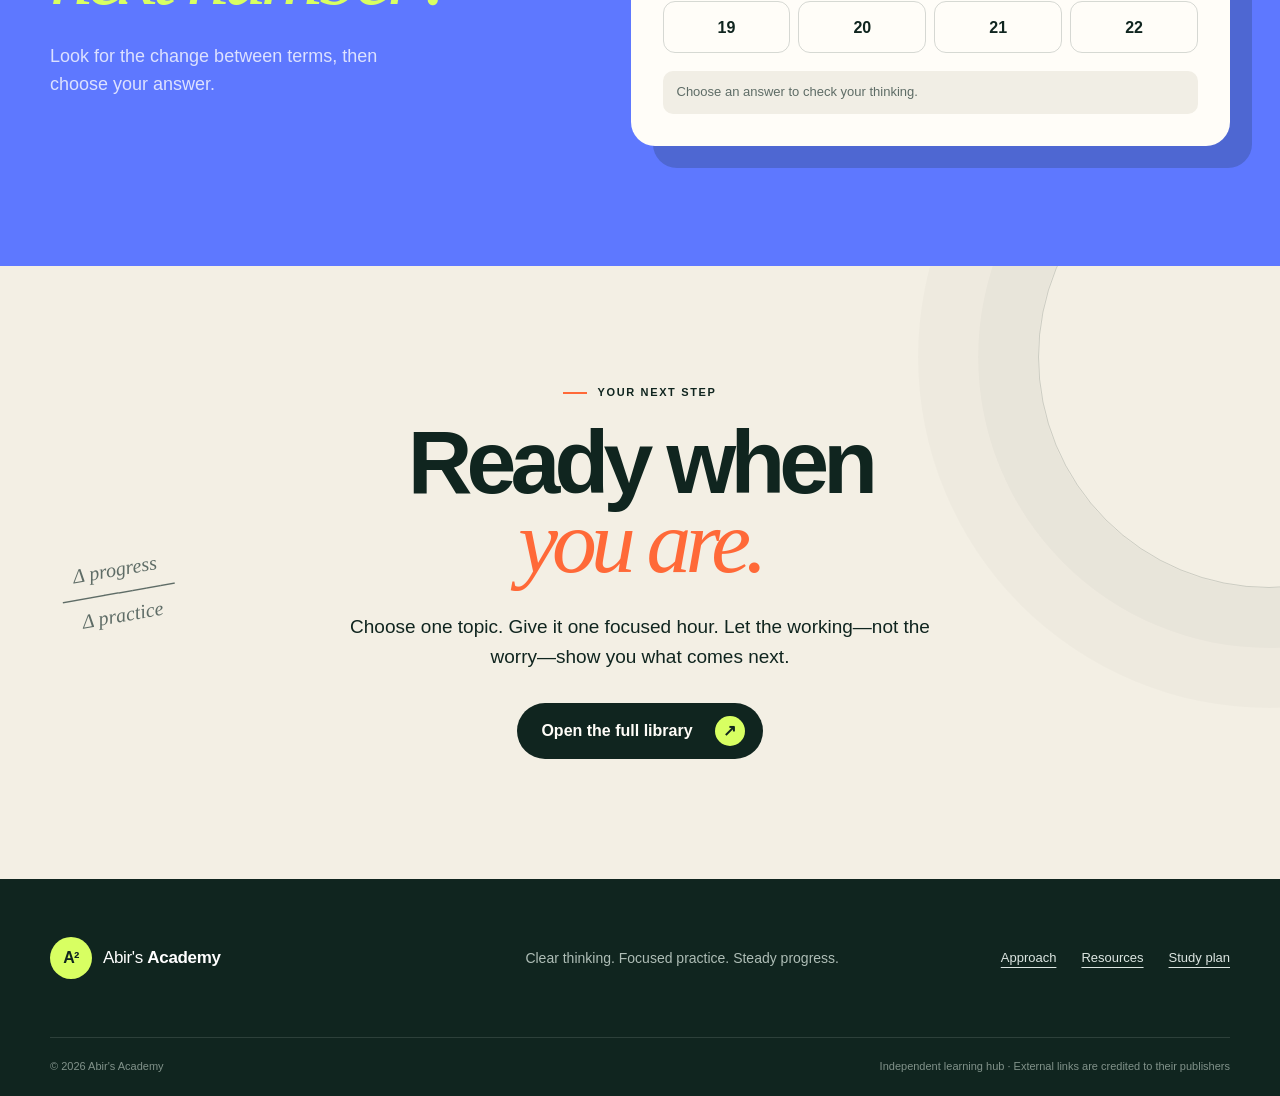
==== commit 12fb74d0: "feat: add PDF study studio and optimize resource library" ====
--- a/index.html
+++ b/index.html
@@ -280,6 +280,6 @@
       </div>
     </footer>
 
-    <script src="app.js?v=3" defer></script>
+    <script src="app.js?v=5" defer></script>
   </body>
 </html>
